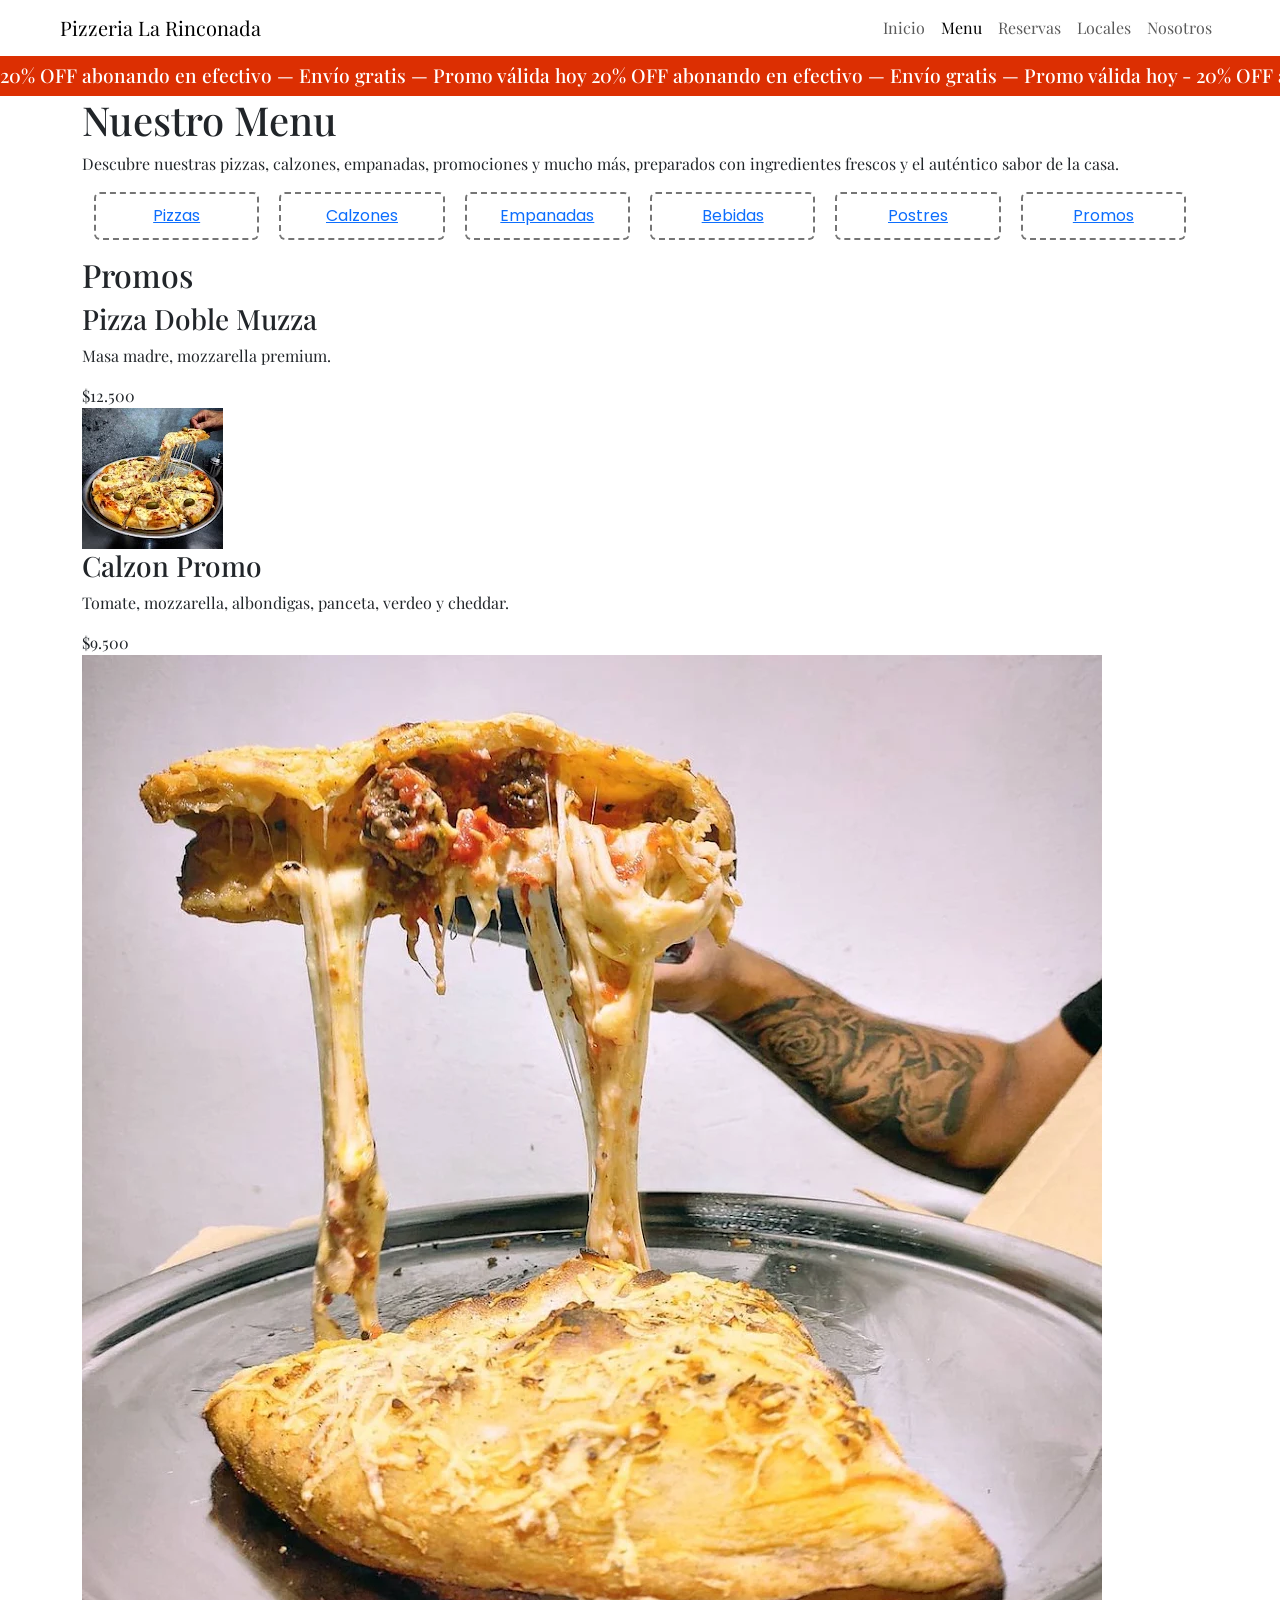
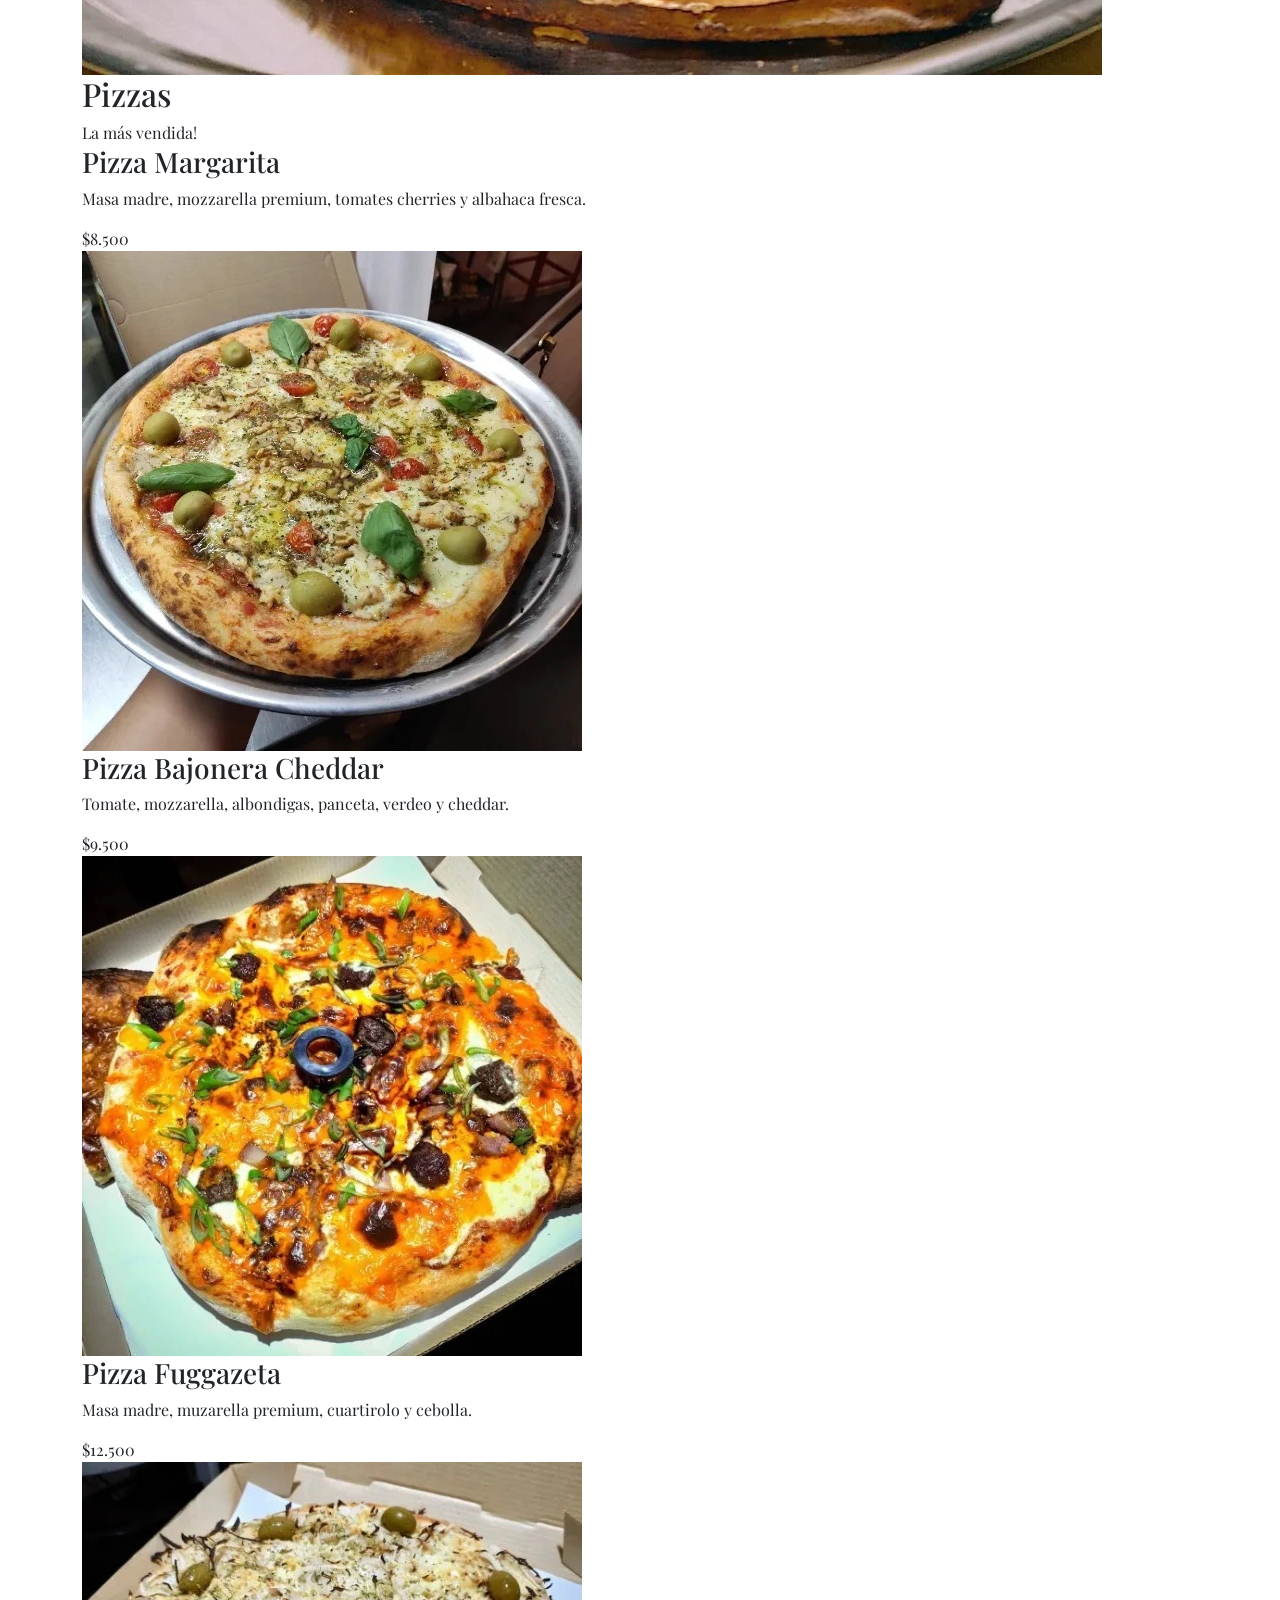
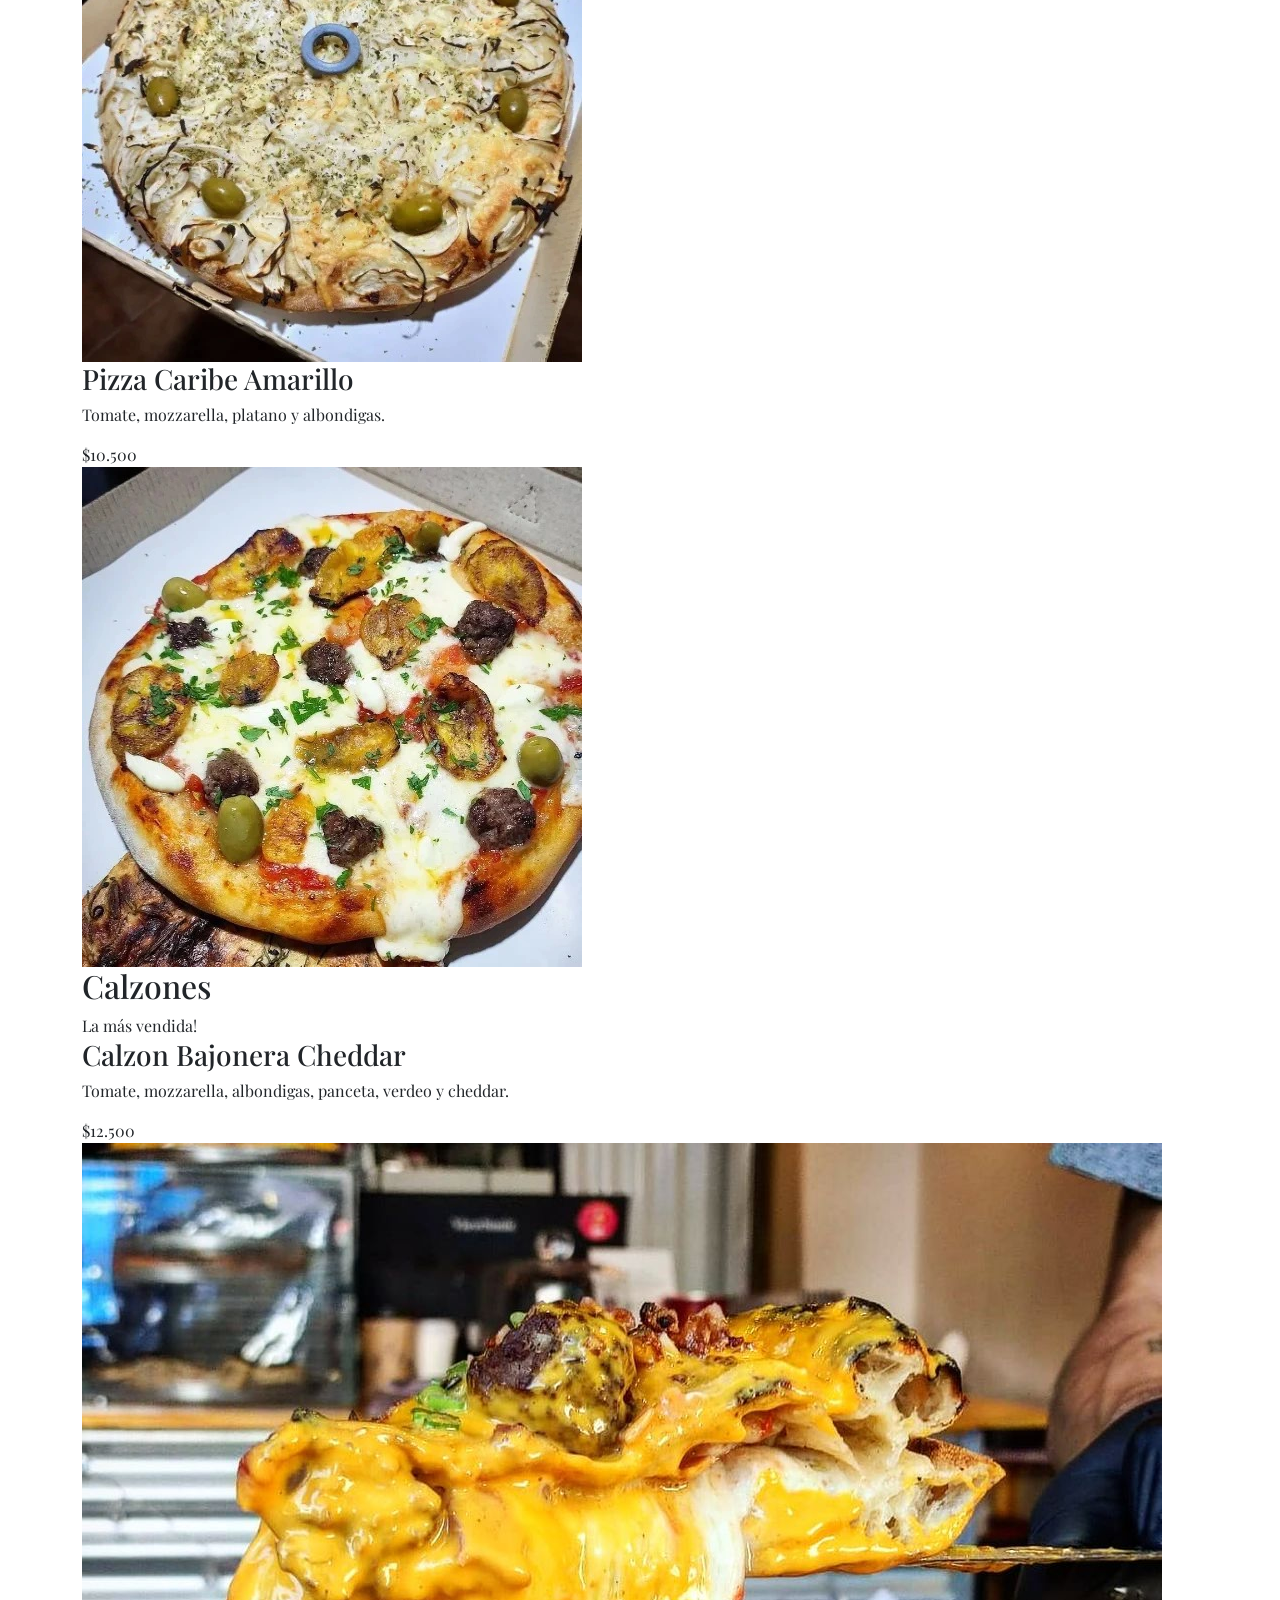
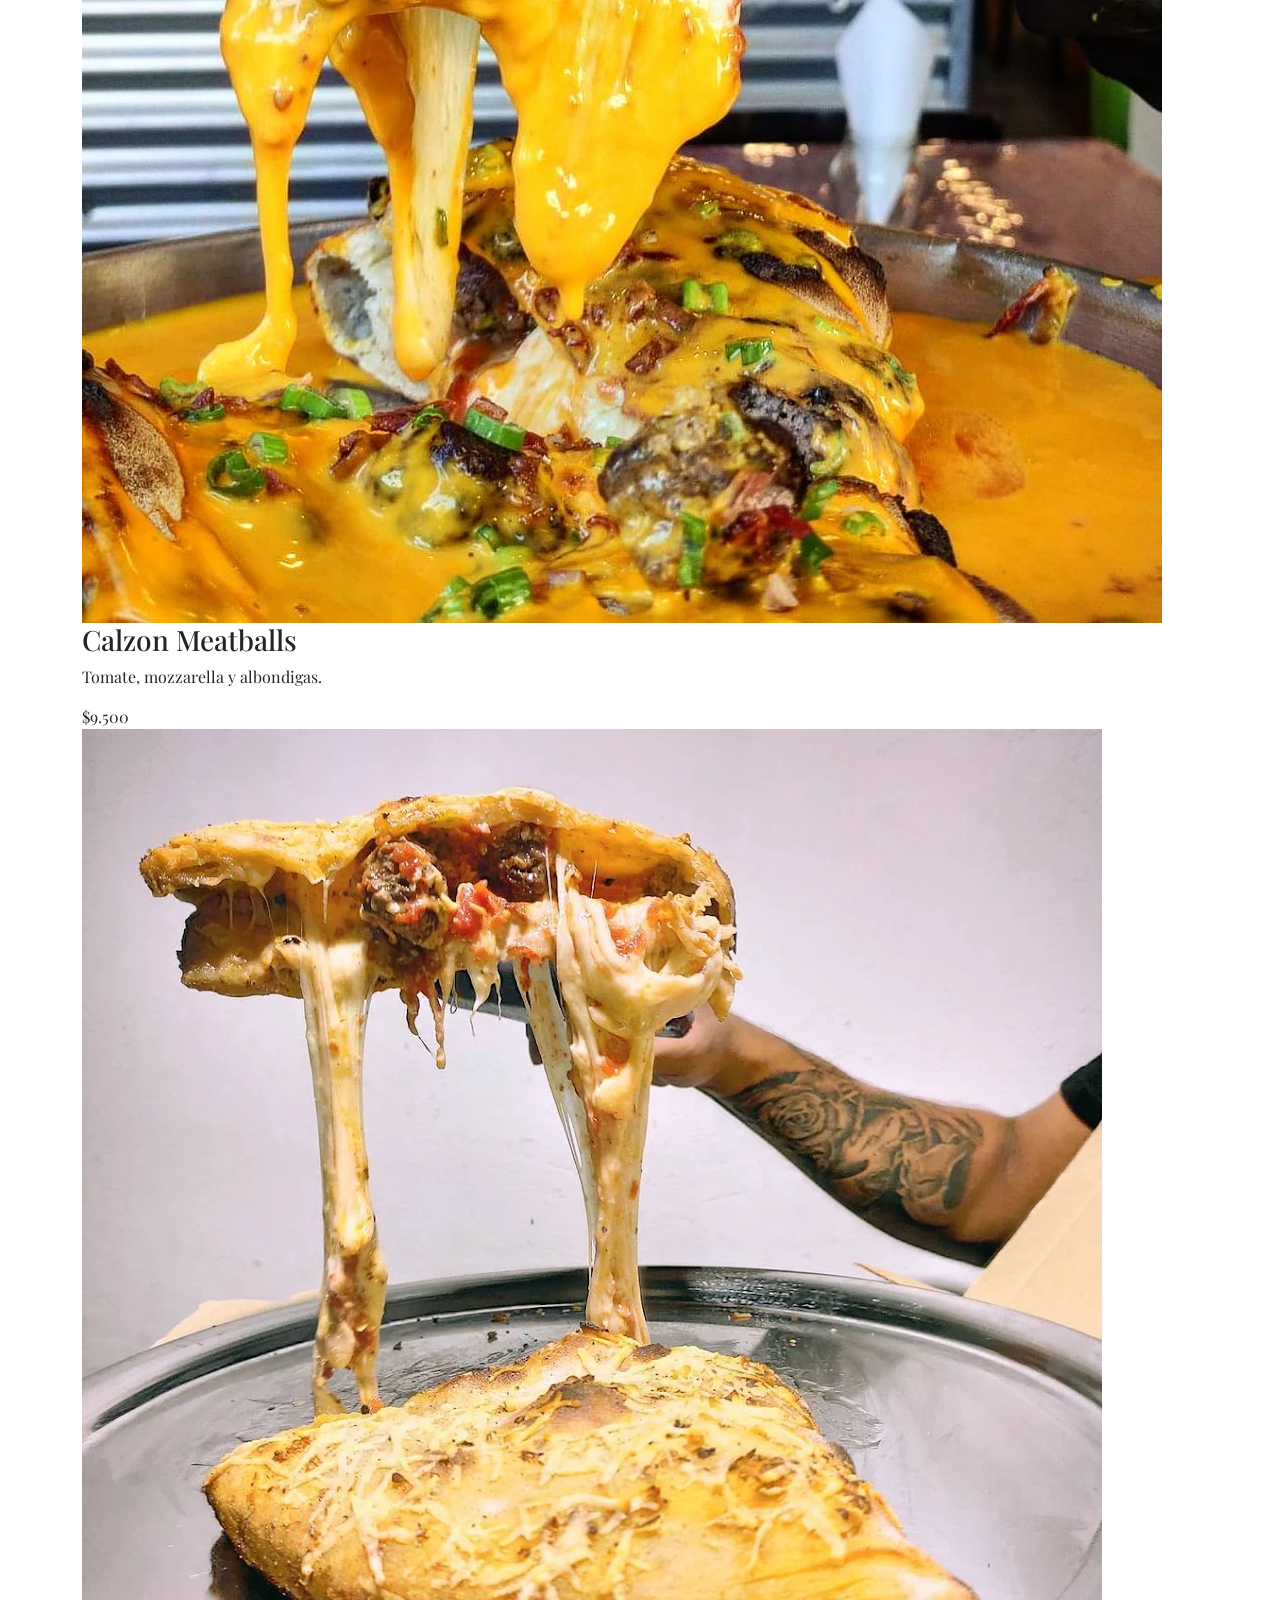
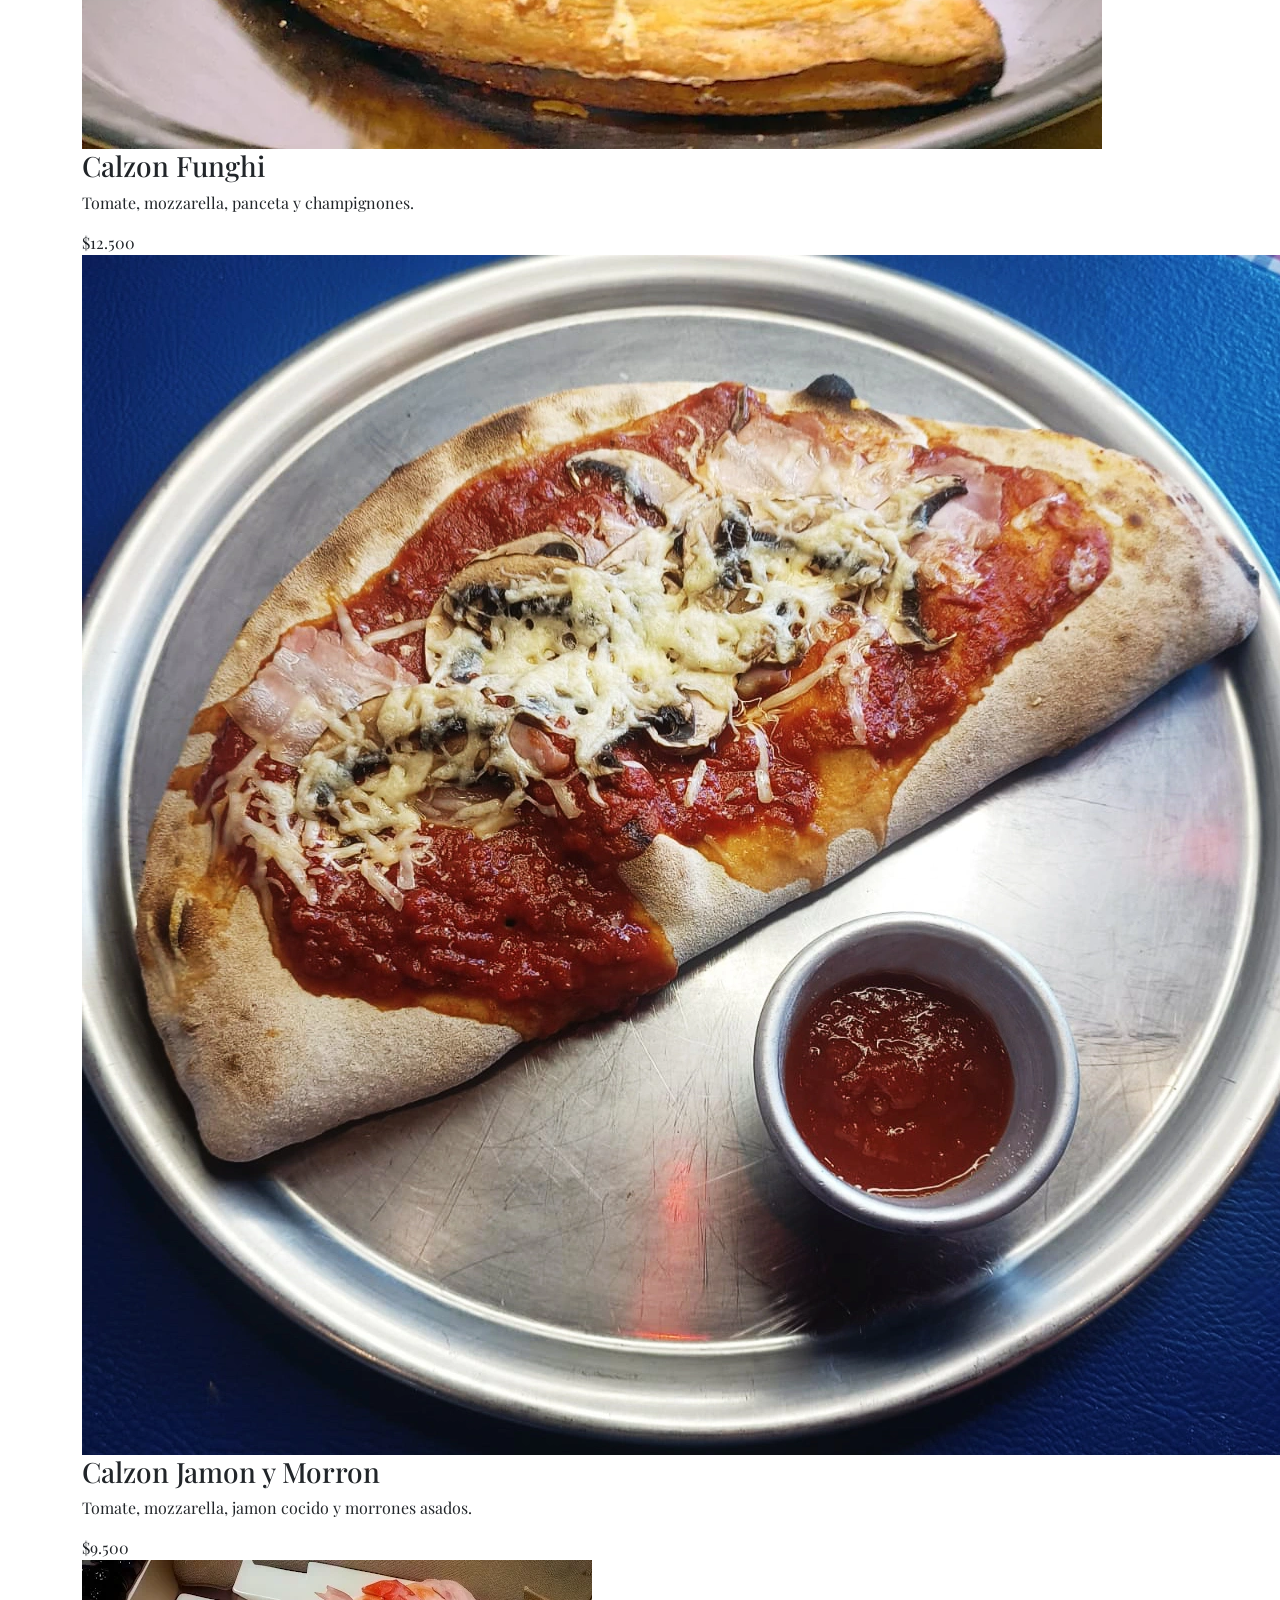
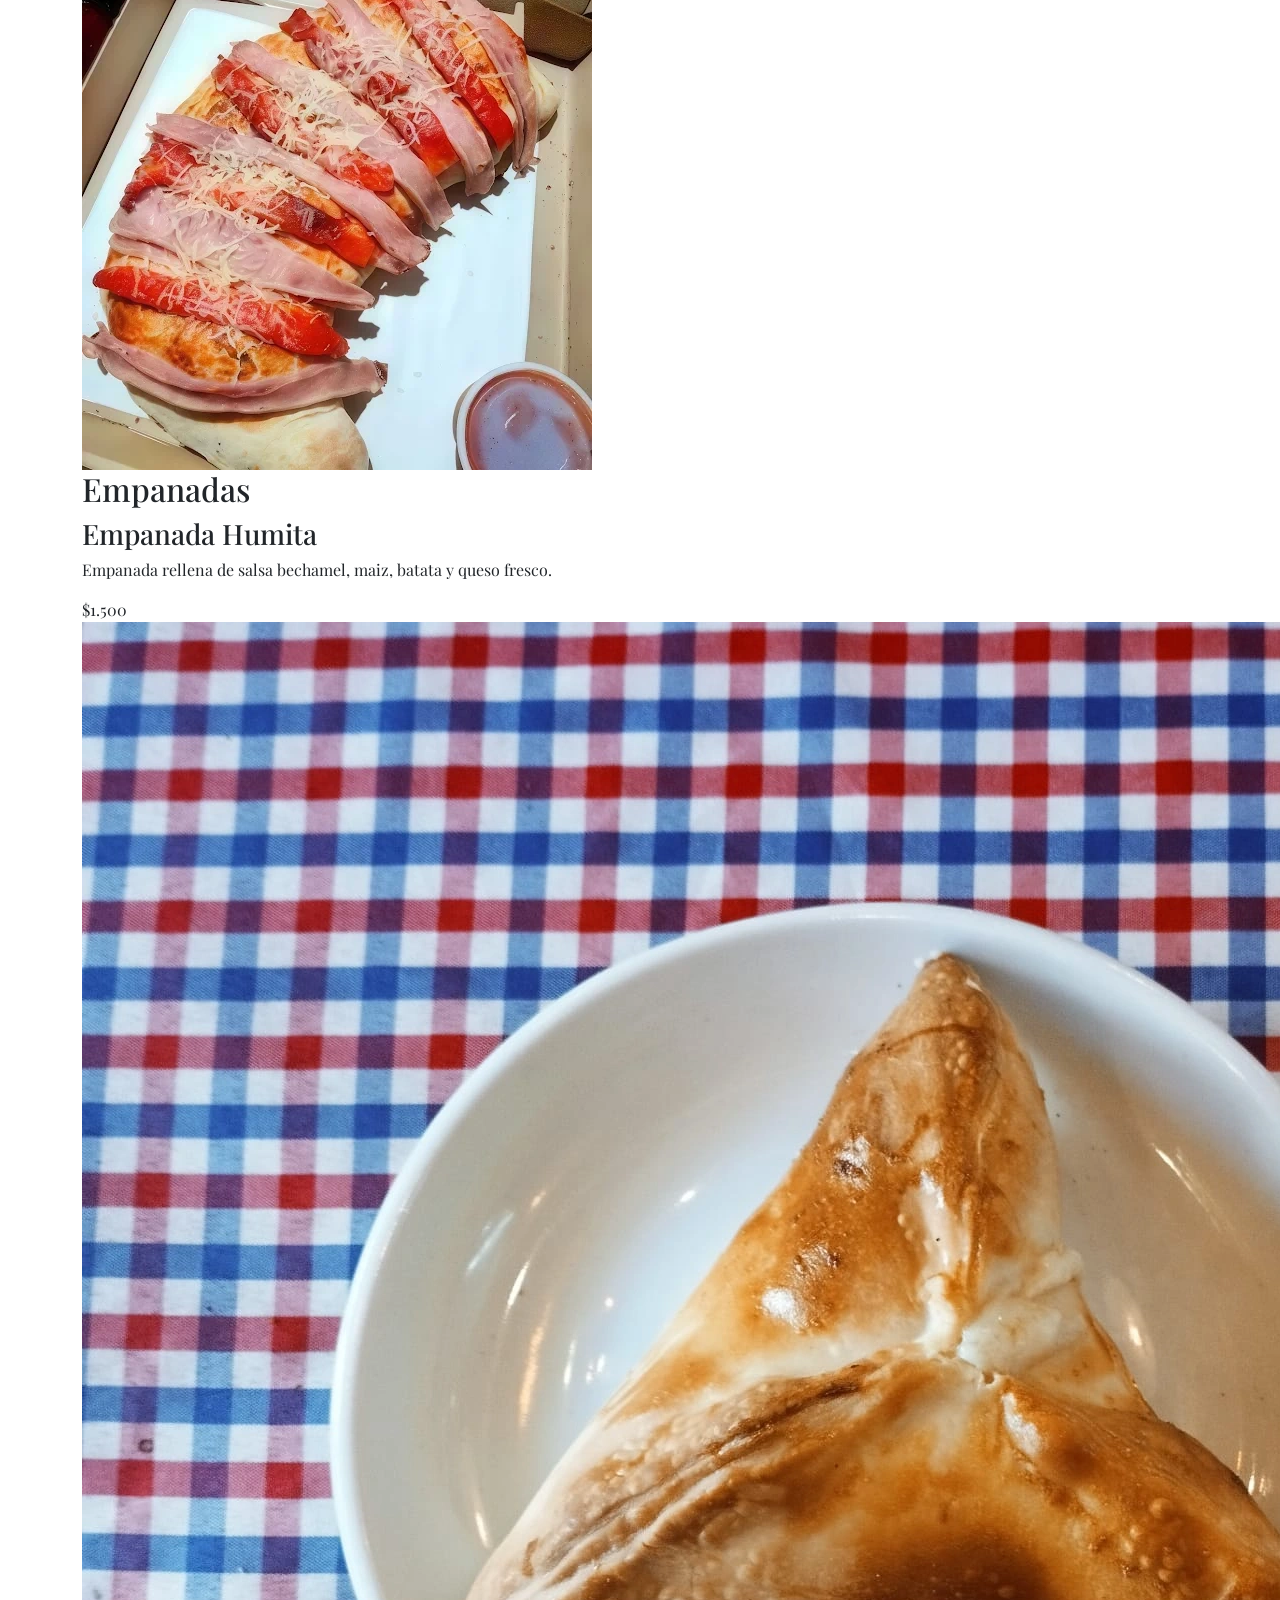
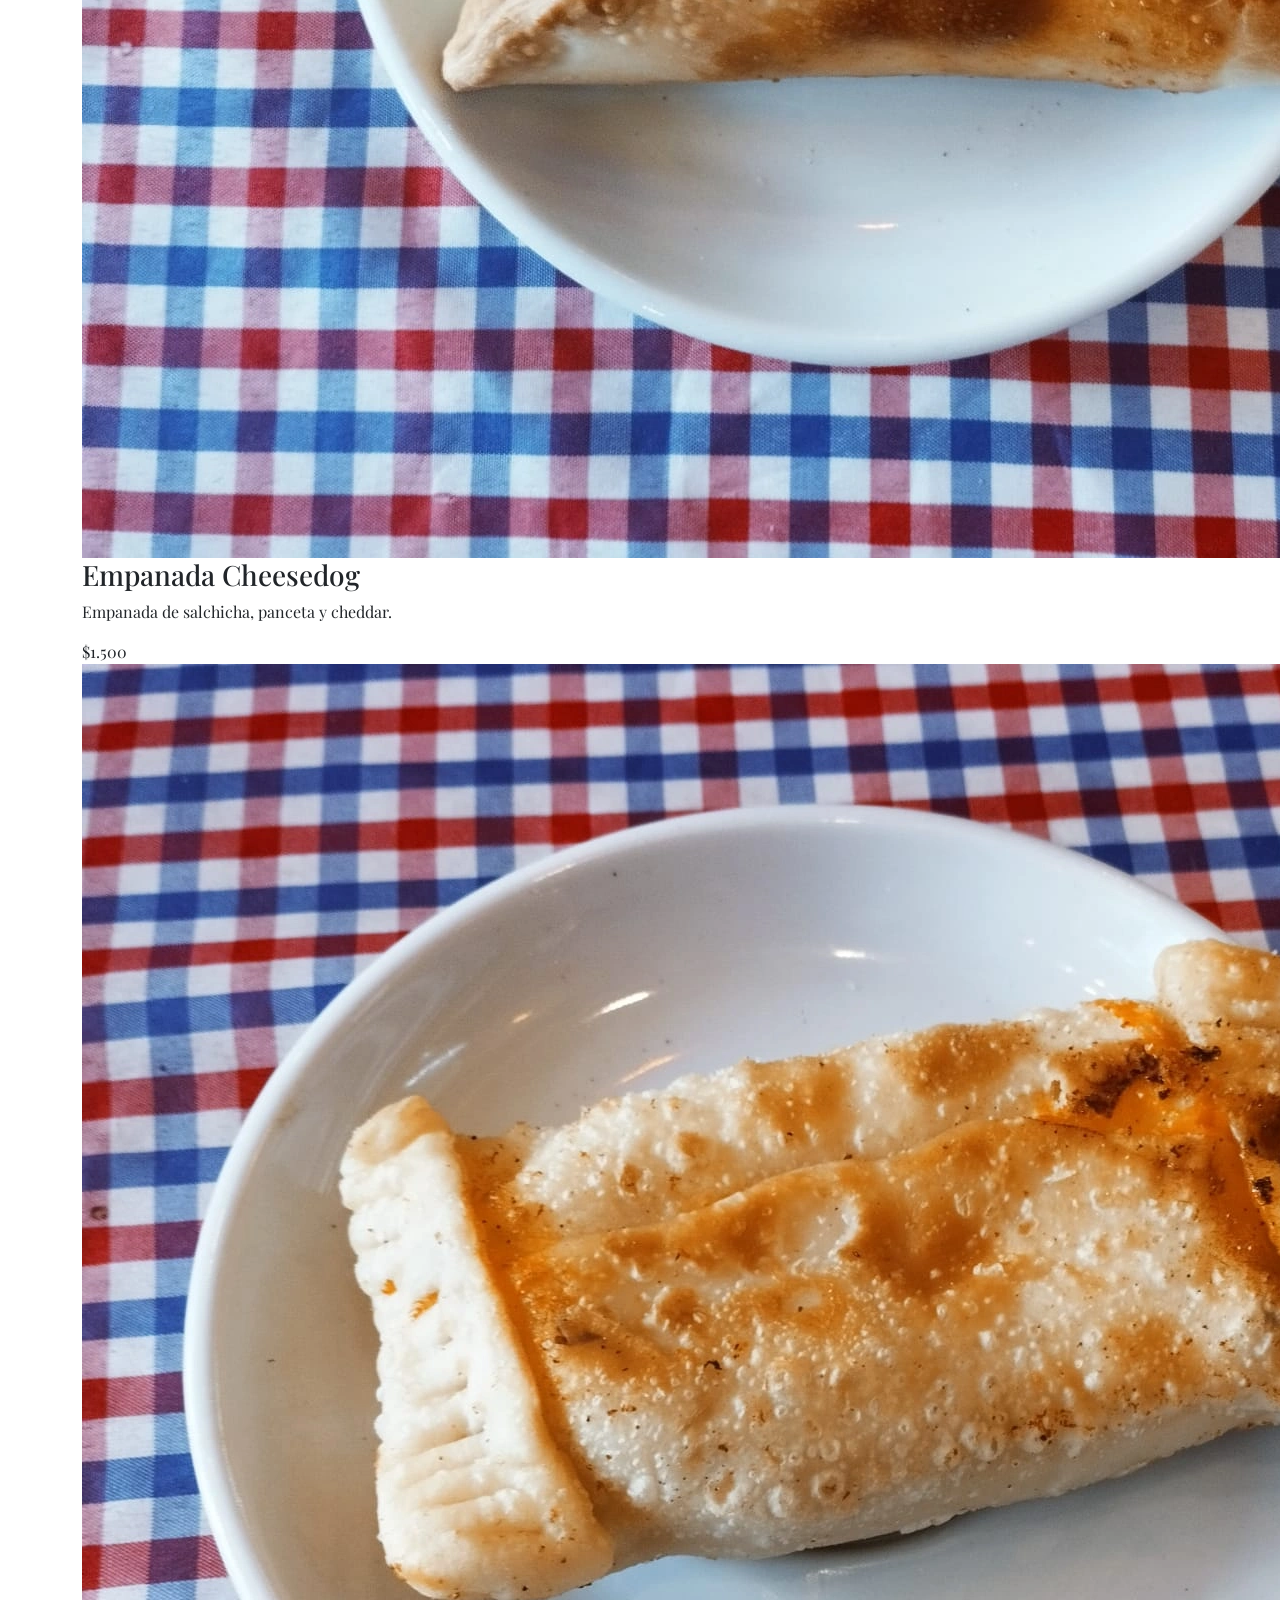
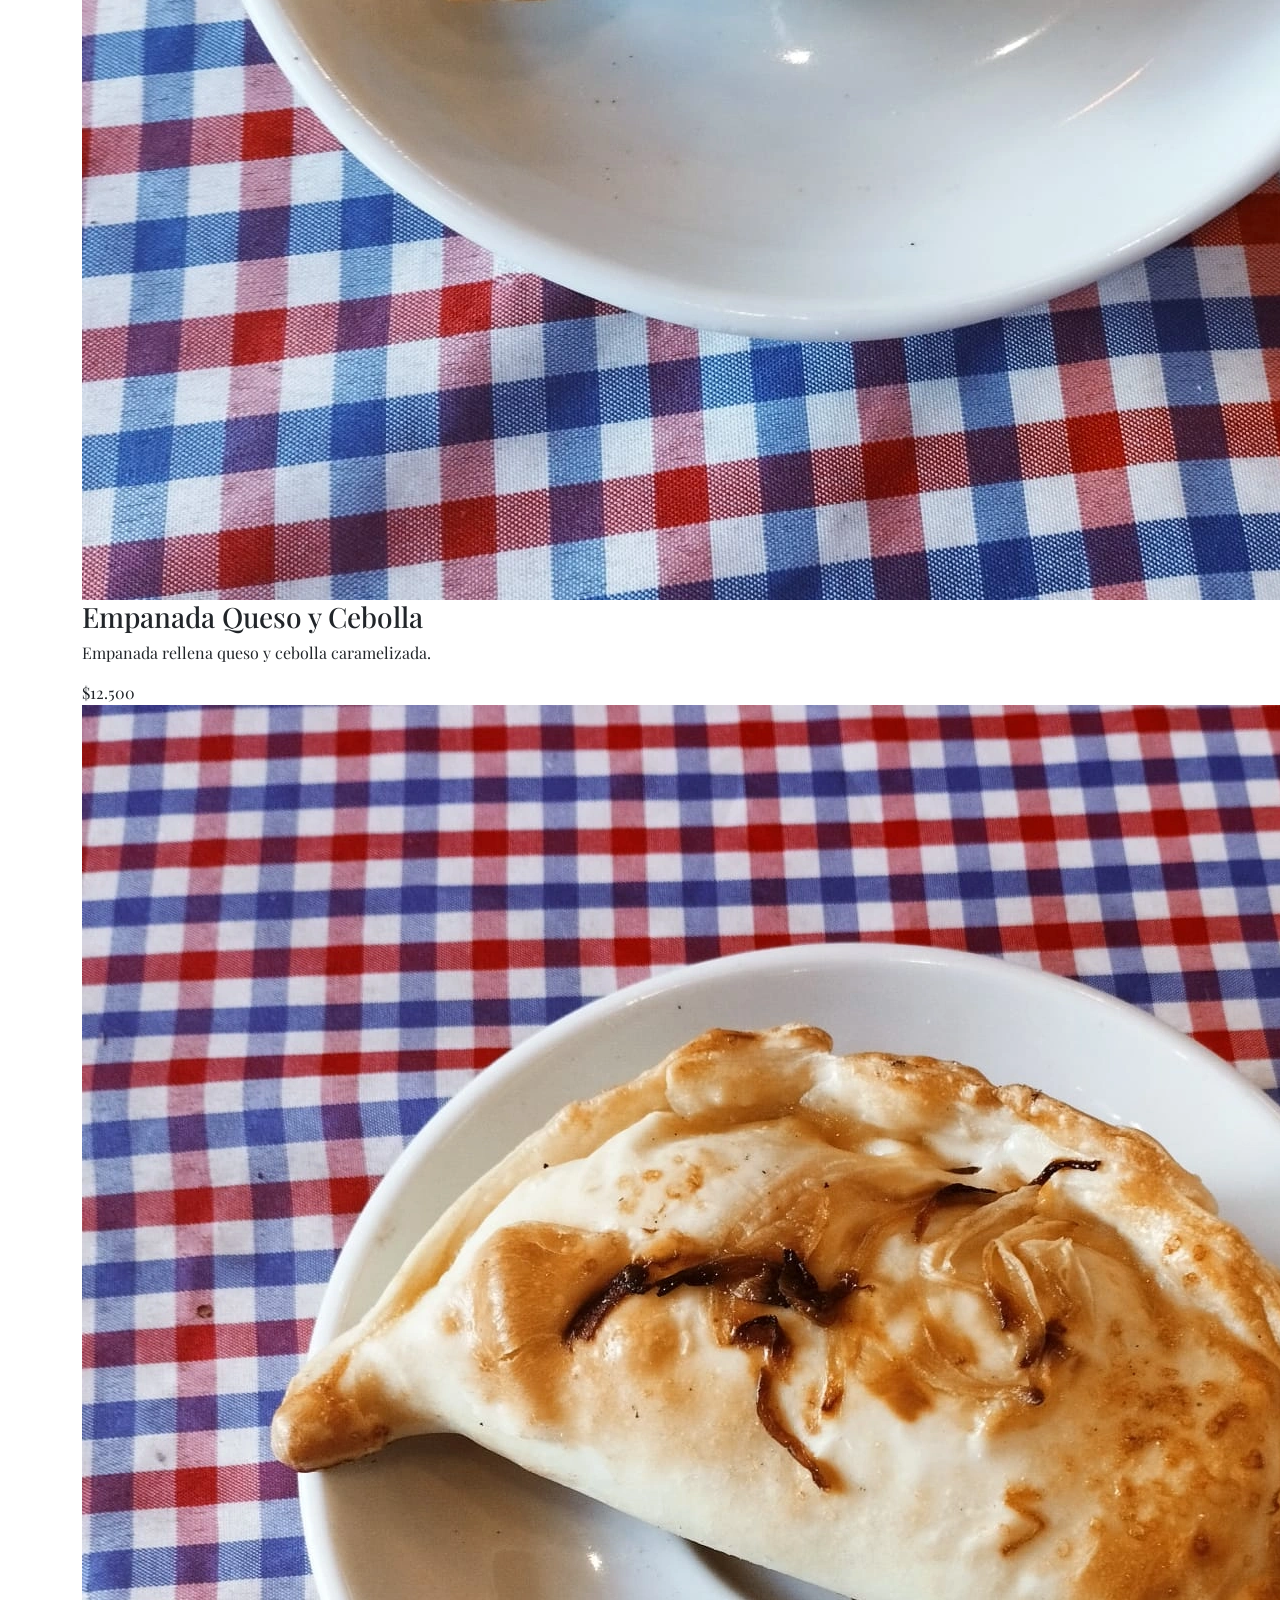
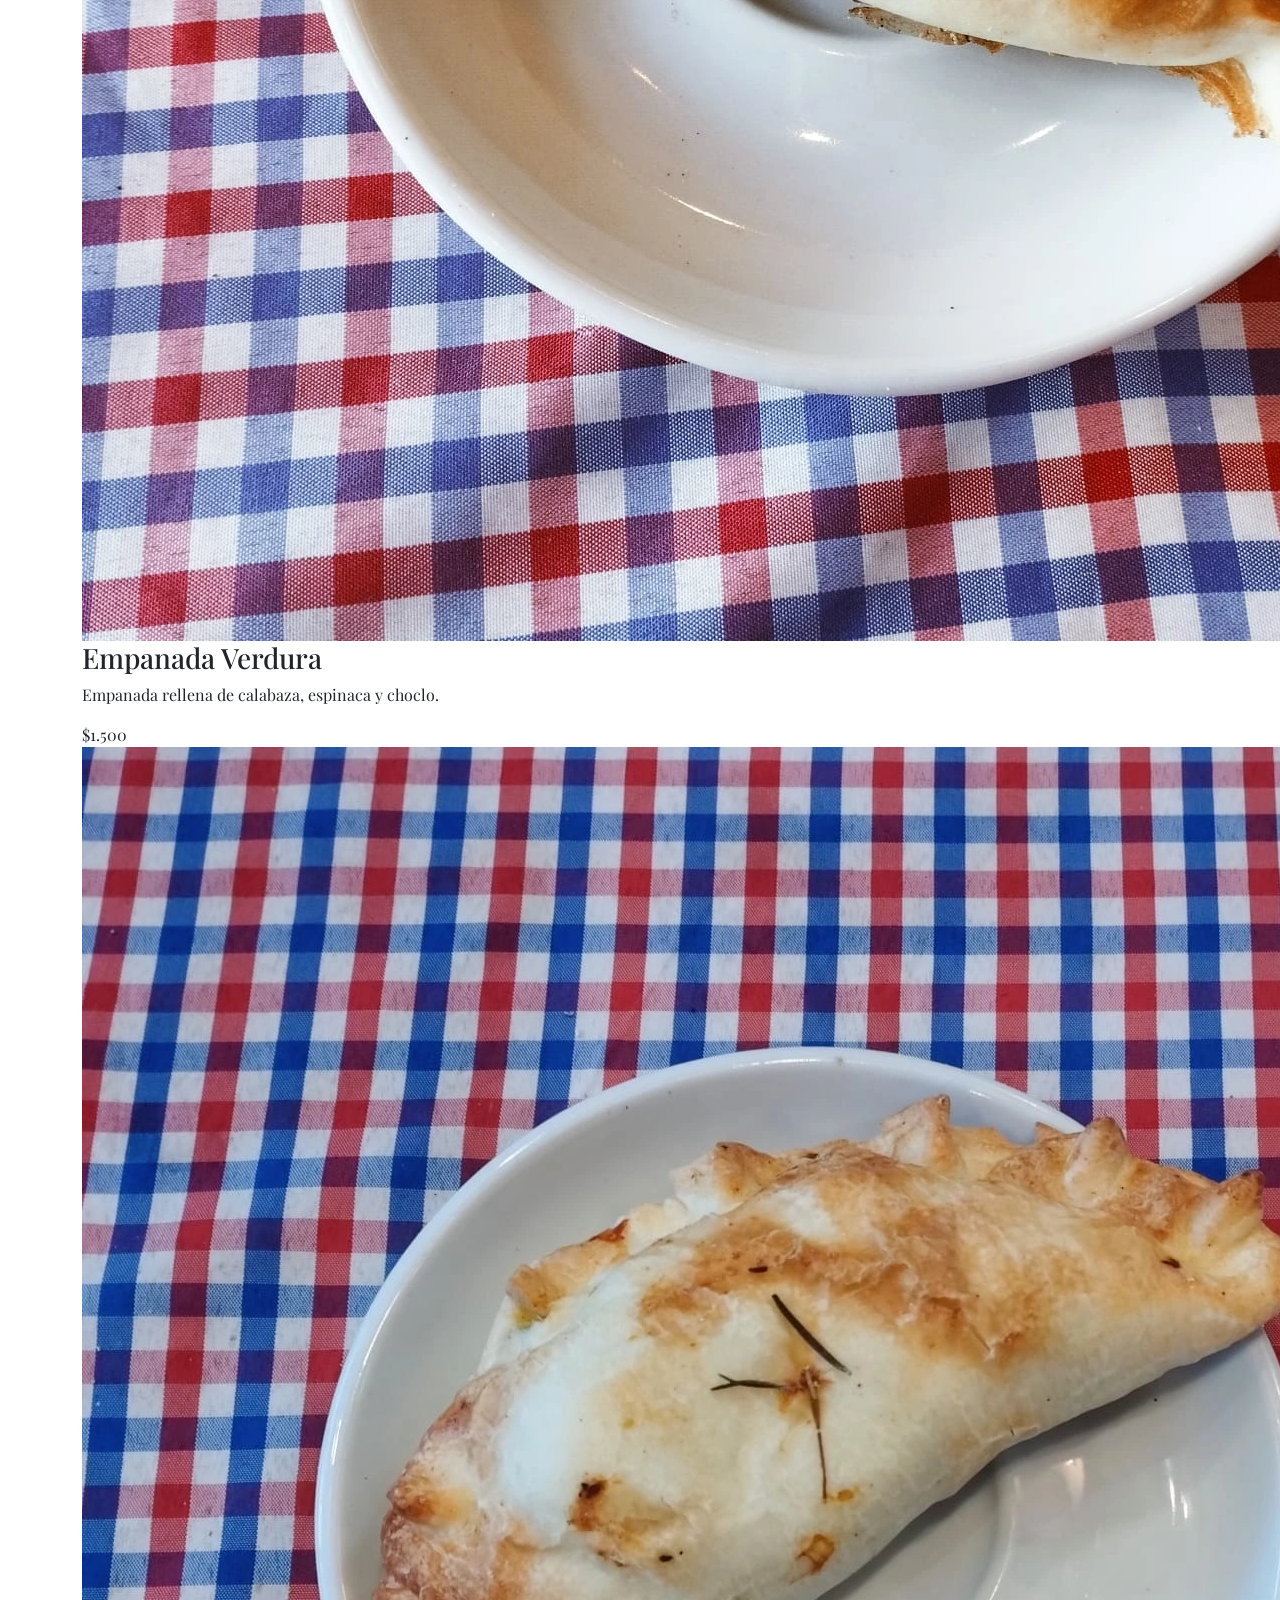
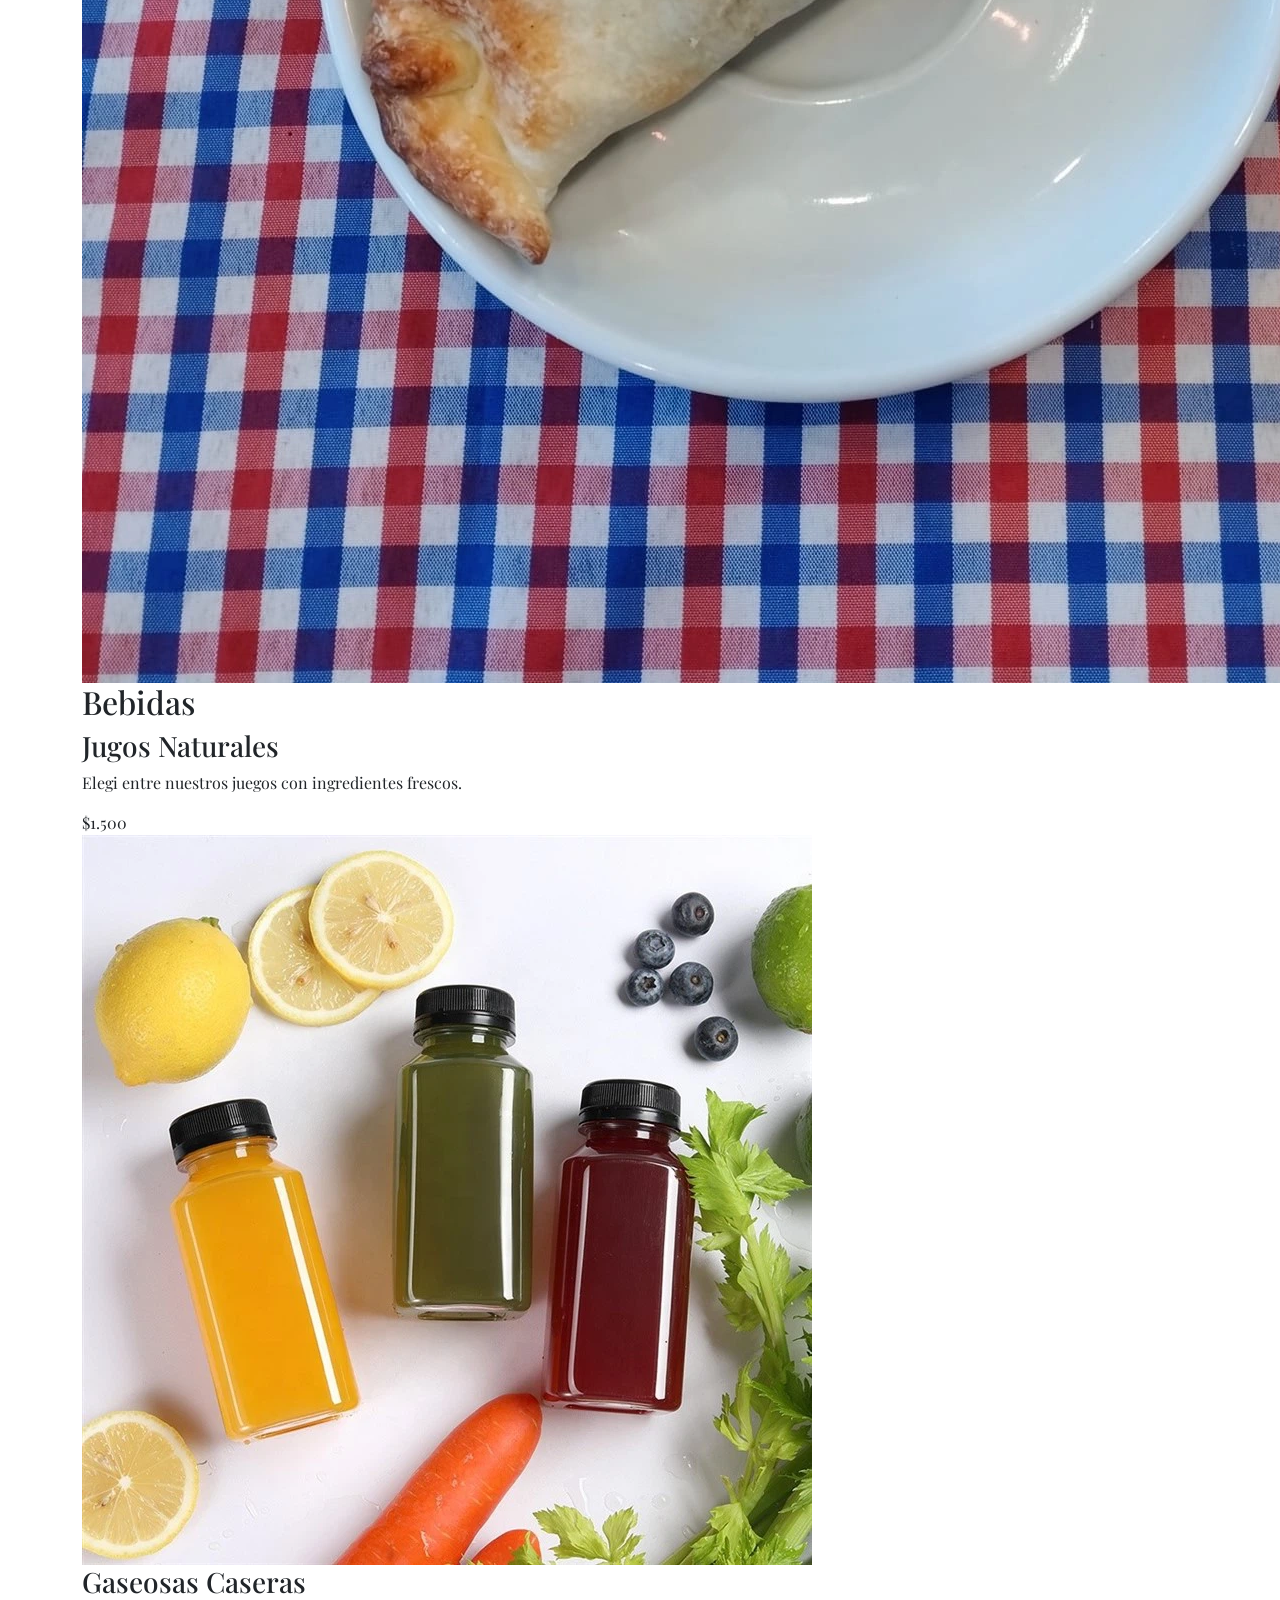
==== pages/menu.html @ f8a13efa "subir archivos" ====
<!DOCTYPE html>
<html lang="es">
<head>

    <meta charset="UTF-8">
    <meta name="viewport" content="width=device-width, initial-scale=1.0">
    <title>Pizzeria La Rinconada</title>

    <!-- SEO --> 
    <meta name="keywords" content="pizzería delivery Palermo Buenos Aires, pizza masa madre Palermo, delivery pizza artesanal Buenos Aires, mejor pizza Palermo domicilio, pizza fermentación natural Buenos Aires">
    <meta name="description" content="">
    <meta name="owner" content="Pizzería La Rinconada">
    <meta name="author" content="FHCode">

    <!-- FAVICON -->
    <link rel="icon" type="image/webp" href="./assets/logos/logo.webp">

    <!-- OPEN GRAPH -->
    <meta property="og:title" content="Pizzería La Rinconada">
    <meta property="og:description" content="La mejor pizza artesanal en Palermo, Buenos Aires">
    <meta property="og:image" content="./assets/logos/logo.webp">
    <meta property="og:url" content="">

    <!-- FONTS -->
    <link rel="preconnect" href="https://fonts.googleapis.com">
    <link rel="preconnect" href="https://fonts.gstatic.com" crossorigin>
    <link href="https://fonts.googleapis.com/css2?family=Playfair+Display:ital,wght@0,600;1,600&family=Poppins:ital,wght@0,100;0,200;0,300;0,400;0,500;0,600;0,700;0,800;0,900;1,100;1,200;1,300;1,400;1,500;1,600;1,700;1,800;1,900&display=swap" rel="stylesheet">

    <!-- BOOTSTRAP -->
    <link href="https://cdn.jsdelivr.net/npm/bootstrap@5.3.8/dist/css/bootstrap.min.css" rel="stylesheet" integrity="sha384-sRIl4kxILFvY47J16cr9ZwB07vP4J8+LH7qKQnuqkuIAvNWLzeN8tE5YBujZqJLB" crossorigin="anonymous">
    <link href="https://cdn.jsdelivr.net/npm/bootstrap-icons/font/bootstrap-icons.css" rel="stylesheet">

    <!-- CSS -->
    <link rel="stylesheet" href="../styles/style.css">


</head>
<body>

    <header>
        <!-- NAVBAR -->
        <nav class="navbar navbar-expand-lg bg-body-tertiary px-5 sticky-top">
            <div class="container-fluid">
                <a class="navbar-brand" href="#">Pizzeria La Rinconada</a>
                <button class="navbar-toggler" type="button" data-bs-toggle="collapse" data-bs-target="#navbarNavDropdown" aria-controls="navbarNavDropdown" aria-expanded="false" aria-label="Toggle navigation">
                <span class="navbar-toggler-icon"></span>
                </button>
                <div class="collapse navbar-collapse" id="navbarNavDropdown">
                    <ul class="navbar-nav ms-auto">
                        <li class="nav-item">
                        <a class="nav-link" href="../index.html">Inicio</a>
                        </li>
                        <li class="nav-item">
                        <a class="nav-link active"aria-current="page" href="#">Menu</a>
                        </li>
                        <li class="nav-item">
                        <a class="nav-link" href="./reservas.html">Reservas</a>
                        </li>
                        <li class="nav-item">
                        <a class="nav-link" href="./locales.html">Locales</a>
                        </li>
                        <li class="nav-item">
                        <a class="nav-link" href="./nosotros.html">Nosotros</a>
                        </li>
                    </ul>
                </div>
            </div>
        </nav>

         <!-- BANNER PROMOCIONAL -->
        <div class="banner">
            <div class="banner-track">
                <h2 class="banner-title"> 20% OFF abonando en efectivo — Envío gratis — Promo válida hoy  20% OFF abonando en efectivo — Envío gratis — Promo válida hoy - 20% OFF abonando en efectivo — Envío gratis — Promo válida hoy</h2>
            </div>
        </div>

    </header>
    <main>
        <section class="container menu">
            <div class="titulo-menu">
                <h1>Nuestro Menu</h1>
                <p>Descubre nuestras pizzas, calzones, empanadas, promociones y mucho más, preparados con ingredientes frescos y el auténtico sabor de la casa.</p>
            </div>
            <!-- CATEGORIAS -->
                <section class="categorias" id="categorias-menu">
                    <div class="container">
                        <div class="categorias-grid">
                            <a class="categoria-card" href="#pizzas">Pizzas</a>
                            <a class="categoria-card" href="#calzones">Calzones</a>
                            <a class="categoria-card" href="#empanadas">Empanadas</a>
                            <a class="categoria-card" href="#bebidas">Bebidas</a>
                            <a class="categoria-card" href="#postres">Postres</a>
                            <a class="categoria-card" href="#promos">Promos</a>
                        </div>
                    </div>
                </section>
        </section>
        <section class="container">

            <!--PROMOS-->
            <h2 class="titulo-categorias" id="promos">Promos</h2>
            <div class="contenedor-cards">
                <article class="card-menu" id="promo-card">
                    <div class="info">
                        <h3>Pizza Doble Muzza</h3>
                        <p>Masa madre, mozzarella premium.</p>
                        <span class="precio">$12.500</span>
                    </div>
                    <div class="imagen">
                        <img src="../assets/imgs/pizza-promo.webp" alt="Pizza Promo">
                    </div>
                </article>

                <article class="card-menu" id="promo-card">
                    <div class="info">
                        <h3>Calzon Promo</h3>
                        <p>Tomate, mozzarella, albondigas, panceta, verdeo y cheddar.</p>
                        <span class="precio">$9.500</span>
                    </div>
                    <div class="imagen">
                        <img src="../assets/imgs/calzon-promo.webp" alt="Calzon Promo">
                    </div>
                </article>
            </div>

            <!--PIZZAS-->
            <h2 class="titulo-categorias" id="pizzas">Pizzas</h2>
            <div class="contenedor-cards">
                <article class="card-menu">
                    <span class="cinta">La más vendida!</span>
                    <div class="info">
                        <h3>Pizza Margarita</h3>
                        <p>Masa madre, mozzarella premium, tomates cherries y albahaca fresca.</p>
                        <span class="precio">$8.500</span>
                    </div>
                    <div class="imagen">
                        <img src="../assets/imgs/pizza-margarita.webp" alt="Pizza Margarita">
                    </div>
                </article>

                <article class="card-menu">
                    <div class="info">
                        <h3>Pizza Bajonera Cheddar</h3>
                        <p>Tomate, mozzarella, albondigas, panceta, verdeo y cheddar.</p>
                        <span class="precio">$9.500</span>
                    </div>
                    <div class="imagen">
                        <img src="../assets/imgs/pizza-bajonera-cheddar.webp" alt="Pizza Bajonera Cheddar">
                    </div>
                </article>

                <article class="card-menu">
                    <div class="info">
                        <h3>Pizza Fuggazeta</h3>
                        <p>Masa madre, muzarella premium, cuartirolo y cebolla.</p>
                        <span class="precio">$12.500</span>
                    </div>
                    <div class="imagen">
                        <img src="../assets/imgs/pizza-fuggazeta.webp" alt="Pizza Fuggazeta">
                    </div>
                </article>

                <article class="card-menu">
                    <div class="info">
                        <h3>Pizza Caribe Amarillo</h3>
                        <p>Tomate, mozzarella, platano y albondigas.</p>
                        <span class="precio">$10.500</span>
                    </div>

                    <div class="imagen">
                        <img src="../assets/imgs/pizza-caribe-amarillo.webp" alt="Pizza Caribe Amarillo">
                    </div>
                </article>
            </div>
                
            <!--CALZONES-->
            <h2 class="titulo-categorias" id="calzones">Calzones</h2>
            <div class="contenedor-cards">
                <article class="card-menu">
                    <span class="cinta">La más vendida!</span>
                    <div class="info">
                        <h3>Calzon Bajonera Cheddar</h3>
                        <p>Tomate, mozzarella, albondigas, panceta, verdeo y cheddar.</p>
                        <span class="precio">$12.500</span>
                    </div>
                    <div class="imagen">
                        <img src="../assets/imgs/calzon-cheddar-promo.jpeg" alt="Calzon Cheddar">
                    </div>
                </article>

                <article class="card-menu">
                    <div class="info">
                        <h3>Calzon Meatballs</h3>
                        <p>Tomate, mozzarella y albondigas.</p>
                        <span class="precio">$9.500</span>
                    </div>
                    <div class="imagen">
                        <img src="../assets/imgs/calzon-promo.webp" alt="Calzon de Albondigas">
                    </div>
                </article>

                <article class="card-menu">
                    <div class="info">
                        <h3>Calzon Funghi</h3>
                        <p>Tomate, mozzarella, panceta y champignones.</p>
                        <span class="precio">$12.500</span>
                    </div>
                    <div class="imagen">
                        <img src="../assets/imgs/calzon-funghi.webp" alt="Calzon Funghi">
                    </div>
                </article>

                <article class="card-menu">
                    <div class="info">
                        <h3>Calzon Jamon y Morron</h3>
                        <p>Tomate, mozzarella, jamon cocido y morrones asados.</p>
                        <span class="precio">$9.500</span>
                    </div>
                    <div class="imagen">
                        <img src="../assets/imgs/calzon-jamonymorron.webp" alt="Calzon Jamon y Morron">
                    </div>
                </article>
            </div>

            <!--EMPANADAS-->
            <h2 class="titulo-categorias" id="empanadas">Empanadas</h2>
            <div class="contenedor-cards">
                <article class="card-menu">
                    <div class="info">
                        <h3>Empanada Humita</h3>
                        <p>Empanada rellena de salsa bechamel, maiz, batata y queso fresco.</p>
                        <span class="precio">$1.500</span>
                    </div>
                    <div class="imagen">
                        <img src="../assets/imgs/empanada-humita.webp" alt="Empanada Humita">
                    </div>
                </article>

                <article class="card-menu">
                    <div class="info">
                        <h3>Empanada Cheesedog</h3>
                        <p>Empanada de salchicha, panceta y cheddar.</p>
                        <span class="precio">$1.500</span>
                    </div>
                    <div class="imagen">
                        <img src="../assets/imgs/empanada-cheesedog.webp" alt="Empanada Cheesedog">
                    </div>
                </article>

                <article class="card-menu">
                    <div class="info">
                        <h3>Empanada Queso y Cebolla</h3>
                        <p>Empanada rellena queso y cebolla caramelizada.</p>
                        <span class="precio">$12.500</span>
                    </div>
                    <div class="imagen">
                        <img src="../assets/imgs/empanada-quesoycebolla.webp" alt="Empanada Queso y Cebolla">
                    </div>
                </article>

                <article class="card-menu">
                    <div class="info">
                        <h3>Empanada Verdura</h3>
                        <p>Empanada rellena de calabaza, espinaca y choclo.</p>
                        <span class="precio">$1.500</span>
                    </div>
                    <div class="imagen">
                        <img src="../assets/imgs/empanada-verdura.webp" alt="Empanada Verdura">
                    </div>
                </article>
            </div>

            <!--BEBIDAS-->
            <h2 class="titulo-categorias" id="bebidas">Bebidas</h2>
            <div class="contenedor-cards">
                <article class="card-menu">
                    <div class="info">
                        <h3>Jugos Naturales</h3>
                        <p>Elegi entre nuestros juegos con ingredientes frescos.</p>
                        <span class="precio">$1.500</span>
                    </div>
                    <div class="imagen">
                        <img src="../assets/imgs/jugos-bebidas.webp" alt="Jugos">
                    </div>
                </article>

                <article class="card-menu">
                    <div class="info">
                        <h3>Gaseosas Caseras</h3>
                        <p>Eligue entre nuestras gaseosas caseras</p>
                        <span class="precio">$1.500</span>
                    </div>
                    <div class="imagen">
                        <img src="../assets/imgs/gaseosas-bebidas.webp" alt="Gaseosas caseras">
                    </div>
                </article>
            </div>

            <!--POSTRES-->
            <h2 class="titulo-categorias" id="postres">Postres</h2>
            <div class="contenedor-cards">
                <article class="card-menu">
                    <div class="info">
                        <h3>Alfajor de Nuez</h3>
                        <p>Harina de almendras, relleno de dulce de leche y un corazon de bariloche.</p>
                        <span class="precio">$3.500</span>
                    </div>
                    <div class="imagen">
                        <img src="../assets/imgs/alfajor-postres.webp" alt="Alfajor">
                    </div>
                </article>

                <article class="card-menu">
                    <div class="info">
                        <h3>Budin Vegano</h3>
                        <p>Budin de zanahoria vegano</p>
                        <span class="precio">$2.500</span>
                    </div>
                    <div class="imagen">
                        <img src="../assets/imgs/budin-postres.webp" alt="Budin Vegano">
                    </div>
                </article>
            </div>

            
        </section>
    </main>

    <footer>
        <div class="container footer-container py-5">
            <div class="logo-footer">
                <img src="../assets/logos/logo.webp" alt="logo de pizzeria">
            </div>
            <div class="redes-sociales">
                <i class="bi bi-facebook"></i>
                <i class="bi bi-instagram"></i>
                <i class="bi bi-twitter"></i>
            </div>
        </div>
        <div class="container">
            <div class="info-footer py-5">
                    <h4>Te esperamos</h4>
                    <p>Dirección: Calle Falsa 123, Palermo, Buenos Aires</p>
                    <p>Teléfono: +54 11 1234-5678</p>
                    <p>Email: info@pizzeria.com</p>
            </div>
        </div>
        <div class="container py-5 d-flex justify-content-start">
            <div class="copy">
                <p>© 2026 Pizzería La Rinconada. Todos los derechos reservados.</p>
            </div>
        </div>
    </footer>







</body>
---- styles/style.css ----
@charset "UTF-8";
* {
  margin: 0;
  padding: 0;
  box-sizing: border-box;
  font-family: "Playfair Display", serif;
}

header {
  position: sticky;
  top: 0;
  z-index: 1000;
}

.navbar {
  background-color: #ffffff !important;
}

.navbar-nav .nav-link:hover {
  color: #FFBA08;
}

.banner-title {
  margin: 0;
  font-size: 1.2rem;
}

.banner {
  background: #DC2F02;
  color: white;
  overflow: hidden;
  white-space: nowrap;
  height: 40px;
  align-items: center;
  display: flex;
}

.banner-track {
  display: flex;
  width: max-content;
  animation: scrollLoop 20s linear infinite;
}

/* animación real */
@keyframes scrollLoop {
  0% {
    transform: translateX(0);
  }
  100% {
    transform: translateX(-80%);
  }
}
.promociones {
  margin-top: 50px;
  margin-bottom: 50px;
}

.promo-card {
  position: relative;
  border-radius: 16px;
  overflow: hidden;
  height: 340px;
}

/* imagen */
.promo-card img {
  width: 100%;
  height: 100%;
  object-fit: cover;
  display: block;
  transition: transform 0.5s ease;
  margin-bottom: 20px;
}

.promo-card:hover img {
  transform: scale(1.3);
}

.badge-descuento {
  position: absolute;
  top: 10px;
  left: 10px;
  background: #FFBA08;
  color: #000000;
  font-size: 0.8rem;
  font-weight: bold;
  padding: 5px 10px;
  border-radius: 8px;
  z-index: 2;
}

.main-title {
  display: block;
  text-align: center;
  font-family: "Playfair Display", serif;
  font-weight: 600;
  font-size: 2rem;
  padding-top: 3rem;
}

/* GRID */
.categorias-grid {
  display: grid;
  grid-template-columns: repeat(6, 1fr); /* 6 columnas */
  gap: 20px;
}

/* CARDS */
.categoria-card {
  background-color: #ffffff;
  border-radius: 6px;
  border: 2px dashed #757575;
  padding: 10px;
  margin-bottom: 1rem;
  text-align: center;
  font-family: "Poppins", sans-serif;
  font-size: 1rem;
  transition: transform 0.5s, box-shadow 0.3s;
  cursor: pointer;
}

/* HOVER */
.categoria-card:hover {
  transform: translateY(-5px);
  box-shadow: 0px 8px 20px rgba(0, 0, 0, 0.2);
}

.reviews {
  padding: 40px;
  background: #ffffff;
  text-align: center;
}

.reviews h2 {
  font-family: "Playfair Display", serif;
  font-size: 2rem;
  margin-bottom: 30px;
}

.reviews-container {
  display: flex;
  flex-wrap: wrap;
  gap: 20px;
  justify-content: center;
}

/* CARD */
.review-card {
  background: #ffffff;
  padding: 20px;
  border-radius: 12px;
  box-shadow: 0 4px 10px rgba(0, 0, 0, 0.1);
  width: 250px;
  text-align: left;
  transition: transform 0.2s;
}

.review-card:hover {
  transform: translateY(-5px);
}

.review-card p {
  font-family: "Poppins", sans-serif;
}

.review-footer {
  margin-top: 15px;
  display: flex;
  justify-content: space-between;
  font-weight: bold;
}

.stars {
  color: #FFBA08;
  font-size: 1rem;
}

.ubicacion {
  padding: 3rem;
}

.mapa {
  width: 100%;
  height: 200px;
  border: 0;
  border-radius: 12px;
}

/* Tablet */
@media (max-width: 992px) {
  .categorias-grid {
    grid-template-columns: repeat(4, 1fr);
  }
}
/* Mobile */
@media (max-width: 576px) {
  .categorias-grid {
    grid-template-columns: repeat(3, 1fr);
  }
}

/*# sourceMappingURL=style.css.map */
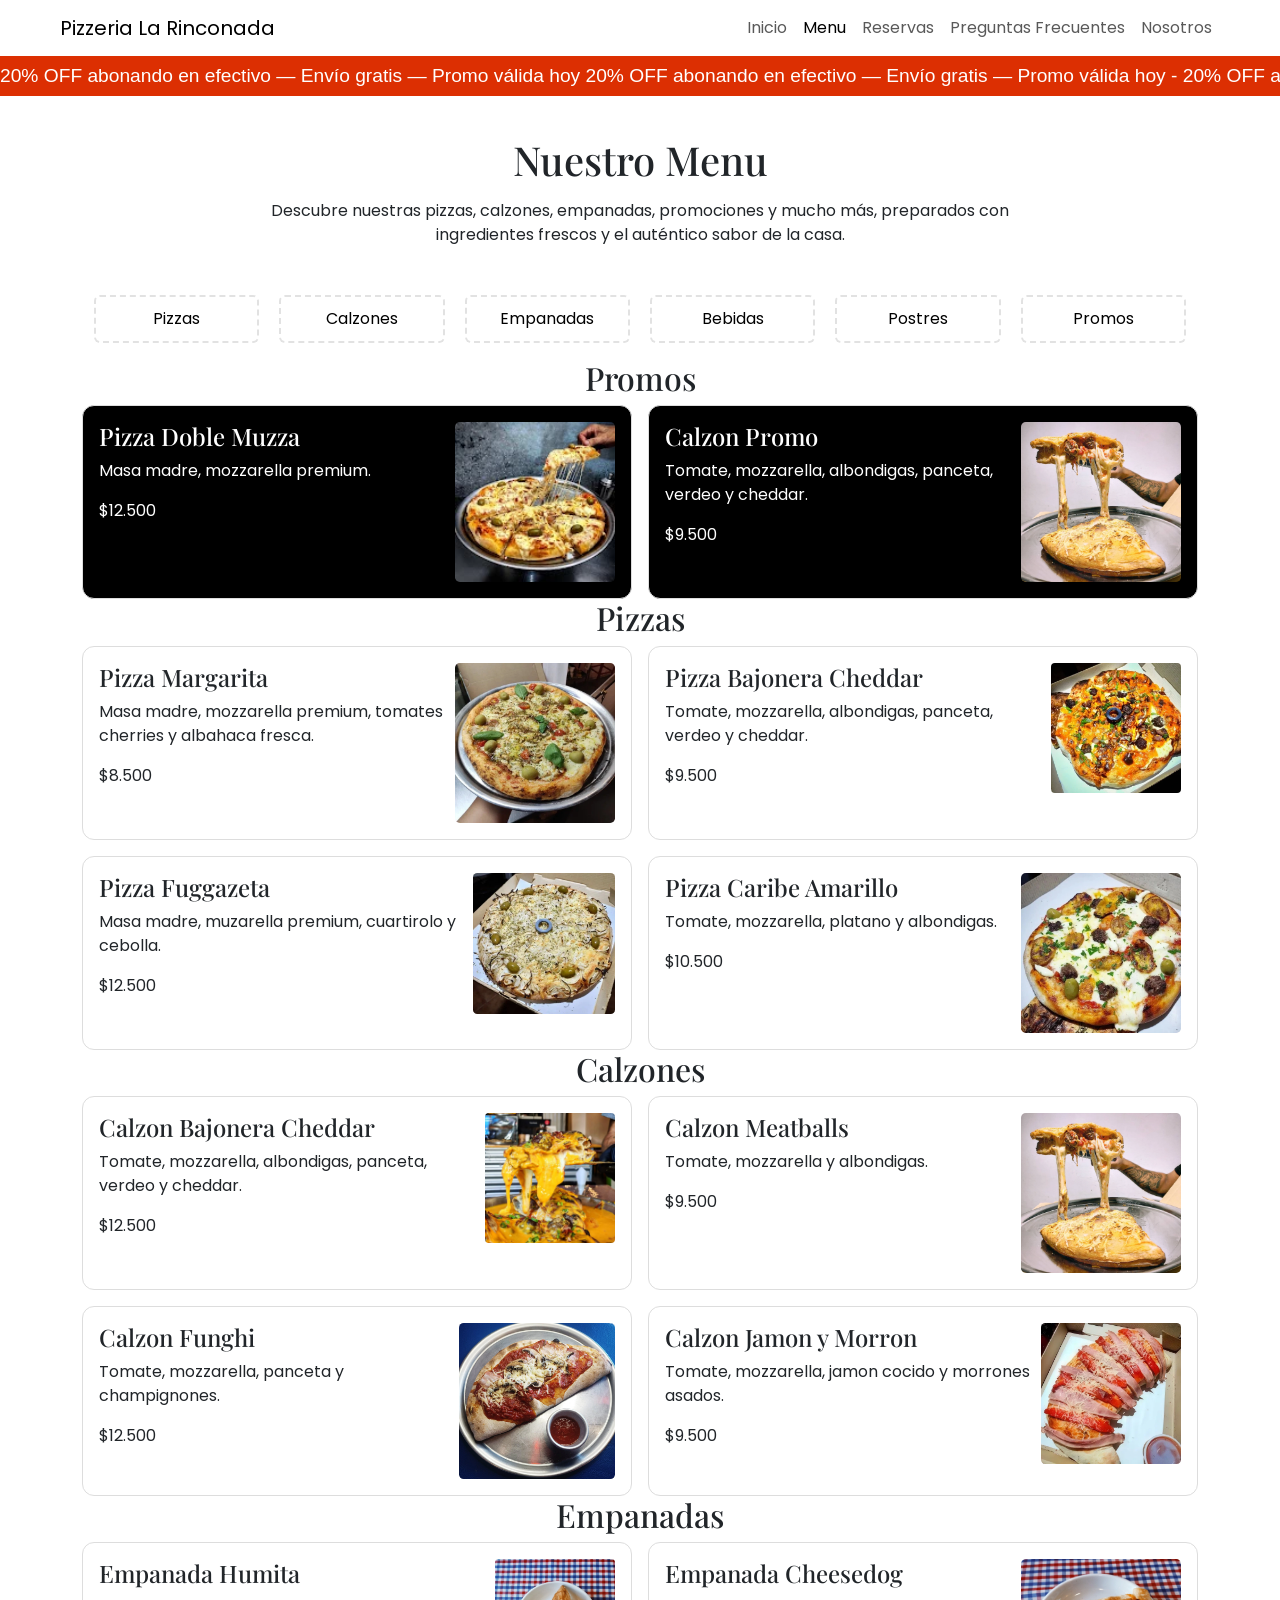
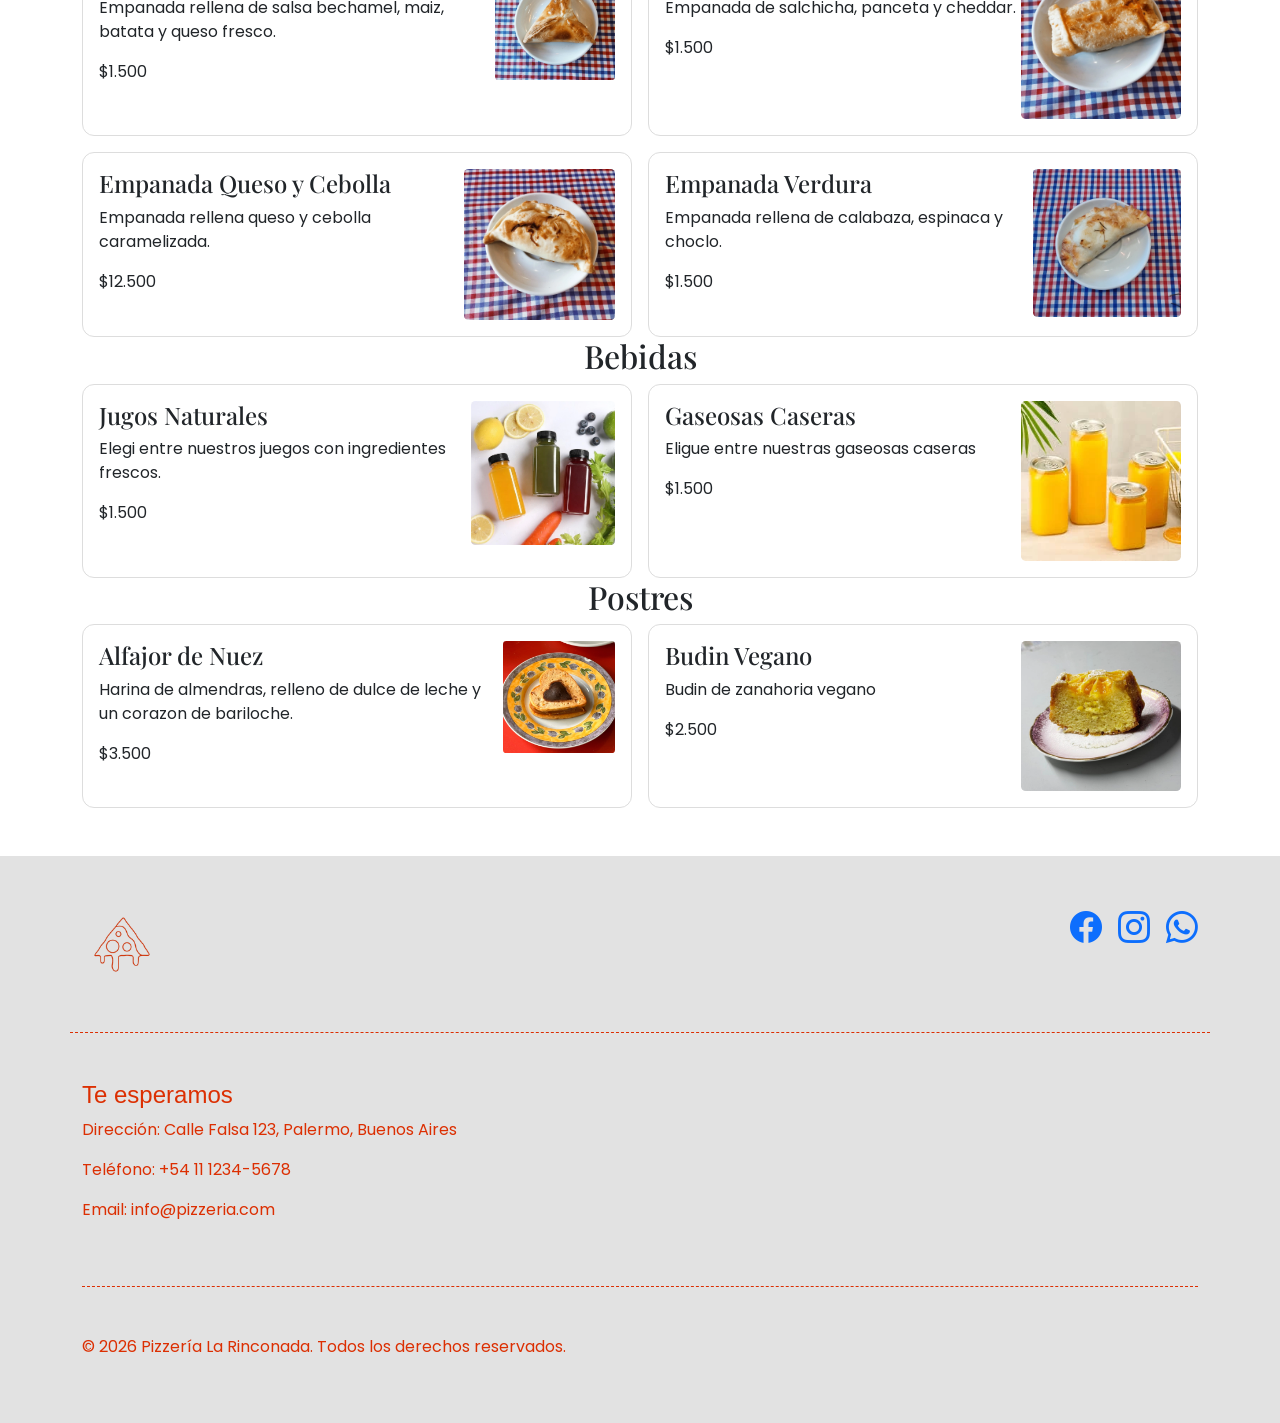
==== commit 0333d595: "subiendo todas las paginas" ====
--- a/pages/menu.html
+++ b/pages/menu.html
@@ -51,13 +51,13 @@
                         <a class="nav-link" href="../index.html">Inicio</a>
                         </li>
                         <li class="nav-item">
-                        <a class="nav-link active"aria-current="page" href="#">Menu</a>
+                        <a class="nav-link active"aria-current="page" href="./menu.html">Menu</a>
                         </li>
                         <li class="nav-item">
                         <a class="nav-link" href="./reservas.html">Reservas</a>
                         </li>
                         <li class="nav-item">
-                        <a class="nav-link" href="./locales.html">Locales</a>
+                        <a class="nav-link" href="./preguntas-frecuentes.html">Preguntas Frecuentes</a>
                         </li>
                         <li class="nav-item">
                         <a class="nav-link" href="./nosotros.html">Nosotros</a>
@@ -127,7 +127,6 @@
             <h2 class="titulo-categorias" id="pizzas">Pizzas</h2>
             <div class="contenedor-cards">
                 <article class="card-menu">
-                    <span class="cinta">La más vendida!</span>
                     <div class="info">
                         <h3>Pizza Margarita</h3>
                         <p>Masa madre, mozzarella premium, tomates cherries y albahaca fresca.</p>
@@ -145,7 +144,7 @@
                         <span class="precio">$9.500</span>
                     </div>
                     <div class="imagen">
-                        <img src="../assets/imgs/pizza-bajonera-cheddar.webp" alt="Pizza Bajonera Cheddar">
+                        <img src="../assets/imgs/pizza-bajonera-cheddar.webp" class="img-fluid" alt="Pizza Bajonera Cheddar">
                     </div>
                 </article>
 
@@ -156,7 +155,7 @@
                         <span class="precio">$12.500</span>
                     </div>
                     <div class="imagen">
-                        <img src="../assets/imgs/pizza-fuggazeta.webp" alt="Pizza Fuggazeta">
+                        <img src="../assets/imgs/pizza-fuggazeta.webp" class="img-fluid" alt="Pizza Fuggazeta">
                     </div>
                 </article>
 
@@ -168,7 +167,7 @@
                     </div>
 
                     <div class="imagen">
-                        <img src="../assets/imgs/pizza-caribe-amarillo.webp" alt="Pizza Caribe Amarillo">
+                        <img src="../assets/imgs/pizza-caribe-amarillo.webp" class="img-fluid" alt="Pizza Caribe Amarillo">
                     </div>
                 </article>
             </div>
@@ -177,14 +176,13 @@
             <h2 class="titulo-categorias" id="calzones">Calzones</h2>
             <div class="contenedor-cards">
                 <article class="card-menu">
-                    <span class="cinta">La más vendida!</span>
                     <div class="info">
                         <h3>Calzon Bajonera Cheddar</h3>
                         <p>Tomate, mozzarella, albondigas, panceta, verdeo y cheddar.</p>
                         <span class="precio">$12.500</span>
                     </div>
                     <div class="imagen">
-                        <img src="../assets/imgs/calzon-cheddar-promo.jpeg" alt="Calzon Cheddar">
+                        <img src="../assets/imgs/calzon-cheddar-promo.jpeg" class="img-fluid" alt="Calzon Cheddar">
                     </div>
                 </article>
 
@@ -195,7 +193,7 @@
                         <span class="precio">$9.500</span>
                     </div>
                     <div class="imagen">
-                        <img src="../assets/imgs/calzon-promo.webp" alt="Calzon de Albondigas">
+                        <img src="../assets/imgs/calzon-promo.webp" class="img-fluid" alt="Calzon de Albondigas">
                     </div>
                 </article>
 
@@ -206,7 +204,7 @@
                         <span class="precio">$12.500</span>
                     </div>
                     <div class="imagen">
-                        <img src="../assets/imgs/calzon-funghi.webp" alt="Calzon Funghi">
+                        <img src="../assets/imgs/calzon-funghi.webp" class="img-fluid" alt="Calzon Funghi">
                     </div>
                 </article>
 
@@ -217,7 +215,7 @@
                         <span class="precio">$9.500</span>
                     </div>
                     <div class="imagen">
-                        <img src="../assets/imgs/calzon-jamonymorron.webp" alt="Calzon Jamon y Morron">
+                        <img src="../assets/imgs/calzon-jamonymorron.webp" class="img-fluid" alt="Calzon Jamon y Morron">
                     </div>
                 </article>
             </div>
@@ -232,7 +230,7 @@
                         <span class="precio">$1.500</span>
                     </div>
                     <div class="imagen">
-                        <img src="../assets/imgs/empanada-humita.webp" alt="Empanada Humita">
+                        <img src="../assets/imgs/empanada-humita.webp" class="img-fluid" alt="Empanada Humita">
                     </div>
                 </article>
 
@@ -243,7 +241,7 @@
                         <span class="precio">$1.500</span>
                     </div>
                     <div class="imagen">
-                        <img src="../assets/imgs/empanada-cheesedog.webp" alt="Empanada Cheesedog">
+                        <img src="../assets/imgs/empanada-cheesedog.webp" class="img-fluid" alt="Empanada Cheesedog">
                     </div>
                 </article>
 
@@ -254,7 +252,7 @@
                         <span class="precio">$12.500</span>
                     </div>
                     <div class="imagen">
-                        <img src="../assets/imgs/empanada-quesoycebolla.webp" alt="Empanada Queso y Cebolla">
+                        <img src="../assets/imgs/empanada-quesoycebolla.webp" class="img-fluid" alt="Empanada Queso y Cebolla">
                     </div>
                 </article>
 
@@ -265,7 +263,7 @@
                         <span class="precio">$1.500</span>
                     </div>
                     <div class="imagen">
-                        <img src="../assets/imgs/empanada-verdura.webp" alt="Empanada Verdura">
+                        <img src="../assets/imgs/empanada-verdura.webp" class="img-fluid" alt="Empanada Verdura">
                     </div>
                 </article>
             </div>
@@ -280,7 +278,7 @@
                         <span class="precio">$1.500</span>
                     </div>
                     <div class="imagen">
-                        <img src="../assets/imgs/jugos-bebidas.webp" alt="Jugos">
+                        <img src="../assets/imgs/jugos-bebidas.webp" class="img-fluid" alt="Jugos">
                     </div>
                 </article>
 
@@ -291,7 +289,7 @@
                         <span class="precio">$1.500</span>
                     </div>
                     <div class="imagen">
-                        <img src="../assets/imgs/gaseosas-bebidas.webp" alt="Gaseosas caseras">
+                        <img src="../assets/imgs/gaseosas-bebidas.webp" class="img-fluid" alt="Gaseosas caseras">
                     </div>
                 </article>
             </div>
@@ -306,7 +304,7 @@
                         <span class="precio">$3.500</span>
                     </div>
                     <div class="imagen">
-                        <img src="../assets/imgs/alfajor-postres.webp" alt="Alfajor">
+                        <img src="../assets/imgs/alfajor-postres.webp" class="img-fluid" alt="Alfajor">
                     </div>
                 </article>
 
@@ -317,7 +315,7 @@
                         <span class="precio">$2.500</span>
                     </div>
                     <div class="imagen">
-                        <img src="../assets/imgs/budin-postres.webp" alt="Budin Vegano">
+                        <img src="../assets/imgs/budin-postres.webp" class="img-fluid" alt="Budin Vegano">
                     </div>
                 </article>
             </div>
@@ -329,12 +327,12 @@
     <footer>
         <div class="container footer-container py-5">
             <div class="logo-footer">
-                <img src="../assets/logos/logo.webp" alt="logo de pizzeria">
+                <img src="../assets/logos/logo.webp" class="img-fluid" alt="logo de pizzeria">
             </div>
             <div class="redes-sociales">
-                <i class="bi bi-facebook"></i>
-                <i class="bi bi-instagram"></i>
-                <i class="bi bi-twitter"></i>
+                <a class="bi bi-facebook" href="https://www.facebook.com/p/pizzerialarinconada-100063768993275/?locale=es_LA" target="_blank" aria-label="facebook"></a>
+                <a class="bi bi-instagram" href="https://www.instagram.com/pizzerialarinconada/?hl=es" target="_blank" aria-label="instagram"></a>
+                <a class="bi bi-whatsapp" href="https://wa.me/5491112345678?text=Hola%21%20Quiero%20hacer%20una%20consulta" target="_blank" aria-label="WhatsApp"></a>
             </div>
         </div>
         <div class="container">
@@ -352,10 +350,5 @@
         </div>
     </footer>
 
-
-
-
-
-
-
 </body>
+</html>
--- a/styles/style.css
+++ b/styles/style.css
@@ -3,7 +3,7 @@
   margin: 0;
   padding: 0;
   box-sizing: border-box;
-  font-family: "Playfair Display", serif;
+  font-family: "Poppins", sans-serif;
 }
 
 header {
@@ -50,9 +50,46 @@
     transform: translateX(-80%);
   }
 }
+footer {
+  background-color: #e2e2e2;
+}
+
+.footer-container {
+  display: flex;
+  flex-direction: row;
+  flex-wrap: wrap;
+  justify-content: space-between;
+  align-items: center;
+  gap: 20px;
+  border-bottom: 0.05rem dashed #DC2F02;
+  margin-top: 3rem;
+}
+
+.logo-footer img {
+  object-fit: cover;
+  border-radius: 50%;
+  width: 5rem;
+}
+
+.redes-sociales {
+  display: flex;
+  gap: 1rem;
+  align-self: flex-start;
+  font-size: 2rem;
+  color: #DC2F02;
+}
+
+.info-footer {
+  border-bottom: 0.05rem dashed #DC2F02;
+}
+
+.info-footer,
+.copy {
+  color: #DC2F02;
+}
+
 .promociones {
-  margin-top: 50px;
-  margin-bottom: 50px;
+  margin: 0 50px;
 }
 
 .promo-card {
@@ -93,9 +130,8 @@
   display: block;
   text-align: center;
   font-family: "Playfair Display", serif;
-  font-weight: 600;
-  font-size: 2rem;
-  padding-top: 3rem;
+  font-size: 2.5rem;
+  padding: 2.5rem;
 }
 
 /* GRID */
@@ -103,19 +139,22 @@
   display: grid;
   grid-template-columns: repeat(6, 1fr); /* 6 columnas */
   gap: 20px;
+  margin-top: 3rem;
 }
 
 /* CARDS */
 .categoria-card {
   background-color: #ffffff;
   border-radius: 6px;
-  border: 2px dashed #757575;
+  border: 2px dashed #e2e2e2;
   padding: 10px;
   margin-bottom: 1rem;
   text-align: center;
   font-family: "Poppins", sans-serif;
   font-size: 1rem;
   transition: transform 0.5s, box-shadow 0.3s;
+  text-decoration: none;
+  color: #000000;
   cursor: pointer;
 }
 
@@ -142,6 +181,7 @@
   flex-wrap: wrap;
   gap: 20px;
   justify-content: center;
+  margin-bottom: 3rem;
 }
 
 /* CARD */
@@ -175,10 +215,6 @@
   font-size: 1rem;
 }
 
-.ubicacion {
-  padding: 3rem;
-}
-
 .mapa {
   width: 100%;
   height: 200px;
@@ -186,6 +222,13 @@
   border-radius: 12px;
 }
 
+.ubicacion .container {
+  border: 2px dashed #e2e2e2;
+  border-radius: 15px;
+  padding: 3rem;
+  margin-bottom: 3rem;
+}
+
 /* Tablet */
 @media (max-width: 992px) {
   .categorias-grid {
@@ -198,5 +241,154 @@
     grid-template-columns: repeat(3, 1fr);
   }
 }
+.titulo-menu {
+  padding-top: 2.5rem;
+  text-align: center;
+  margin-bottom: 3rem;
+}
+.titulo-menu h1 {
+  margin-bottom: 15px;
+  font-family: "Playfair Display", serif;
+  font-size: 2.5rem;
+}
+.titulo-menu p {
+  max-width: 60vw;
+  margin: auto;
+}
+
+.titulo-categorias {
+  display: flex;
+  justify-content: center;
+  font-family: "Playfair Display", serif;
+}
+.titulo-categorias h1 {
+  font-size: 2.5rem;
+  color: #ffffff;
+}
+
+.contenedor-cards {
+  display: grid;
+  grid-template-columns: repeat(2, 1fr);
+  gap: 1rem;
+}
+
+.card-menu {
+  display: flex;
+  justify-content: space-between;
+  align-items: start;
+  padding: 1rem;
+  border: 1px solid #ddd;
+  border-radius: 12px;
+  position: relative;
+  overflow: hidden;
+}
+
+.info h3 {
+  font-family: "Playfair Display", serif;
+  font-size: 1.5rem;
+}
+
+.imagen img {
+  object-fit: cover;
+  border-radius: 3%;
+  width: 10rem;
+}
+
+#promo-card {
+  background-color: #000000;
+  color: #ffffff;
+}
+
+/* Tablet */
+@media (max-width: 992px) {
+  .contenedor-cards {
+    grid-template-columns: repeat(2, 1fr);
+  }
+}
+/* Mobile */
+@media (max-width: 576px) {
+  .contenedor-cards {
+    grid-template-columns: 1fr;
+  }
+  .card-menu {
+    flex-direction: column;
+  }
+  .imagen img {
+    width: 100%;
+  }
+}
+.pagina-reservas {
+  background-color: #e2e2e2;
+}
+
+.btn-formulario {
+  background: transparent;
+  border-radius: 6px;
+  border: 2px dashed #e2e2e2;
+  padding-bottom: 10px;
+}
+
+.titulo-reserva {
+  padding-top: 2.5rem;
+}
+.titulo-reserva h1 {
+  display: block;
+  text-align: center;
+  font-family: "Playfair Display", serif;
+  font-size: 2.5rem;
+  color: #000000;
+}
+.titulo-reserva p {
+  display: block;
+  text-align: center;
+}
+
+.btn-formulario:hover {
+  transform: translateY(-5px);
+  box-shadow: 0px 8px 20px rgba(0, 0, 0, 0.2);
+}
+
+.titulo-nosotros {
+  padding-top: 2.5rem;
+  border-bottom: 0.05rem solid #e2e2e2;
+}
+.titulo-nosotros h1 {
+  display: block;
+  text-align: center;
+  font-family: "Playfair Display", serif;
+  font-size: 2.5rem;
+  color: #000000;
+}
+.titulo-nosotros p {
+  display: block;
+  text-align: center;
+}
+
+.nosotros img {
+  border-radius: 1rem;
+}
+
+.row.preguntas {
+  align-items: center;
+}
+
+.row.preguntas h2 {
+  color: #000000;
+  font-family: "Playfair Display", serif;
+  font-size: 1.5rem;
+}
+.row.preguntas p {
+  font-size: 1rem;
+}
+
+.titulo-preguntas {
+  display: block;
+  text-align: center;
+  border-bottom: 0.05rem solid #e2e2e2;
+}
+.titulo-preguntas h1 {
+  font-family: "Playfair Display", serif;
+  font-size: 2.5rem;
+}
 
 /*# sourceMappingURL=style.css.map */
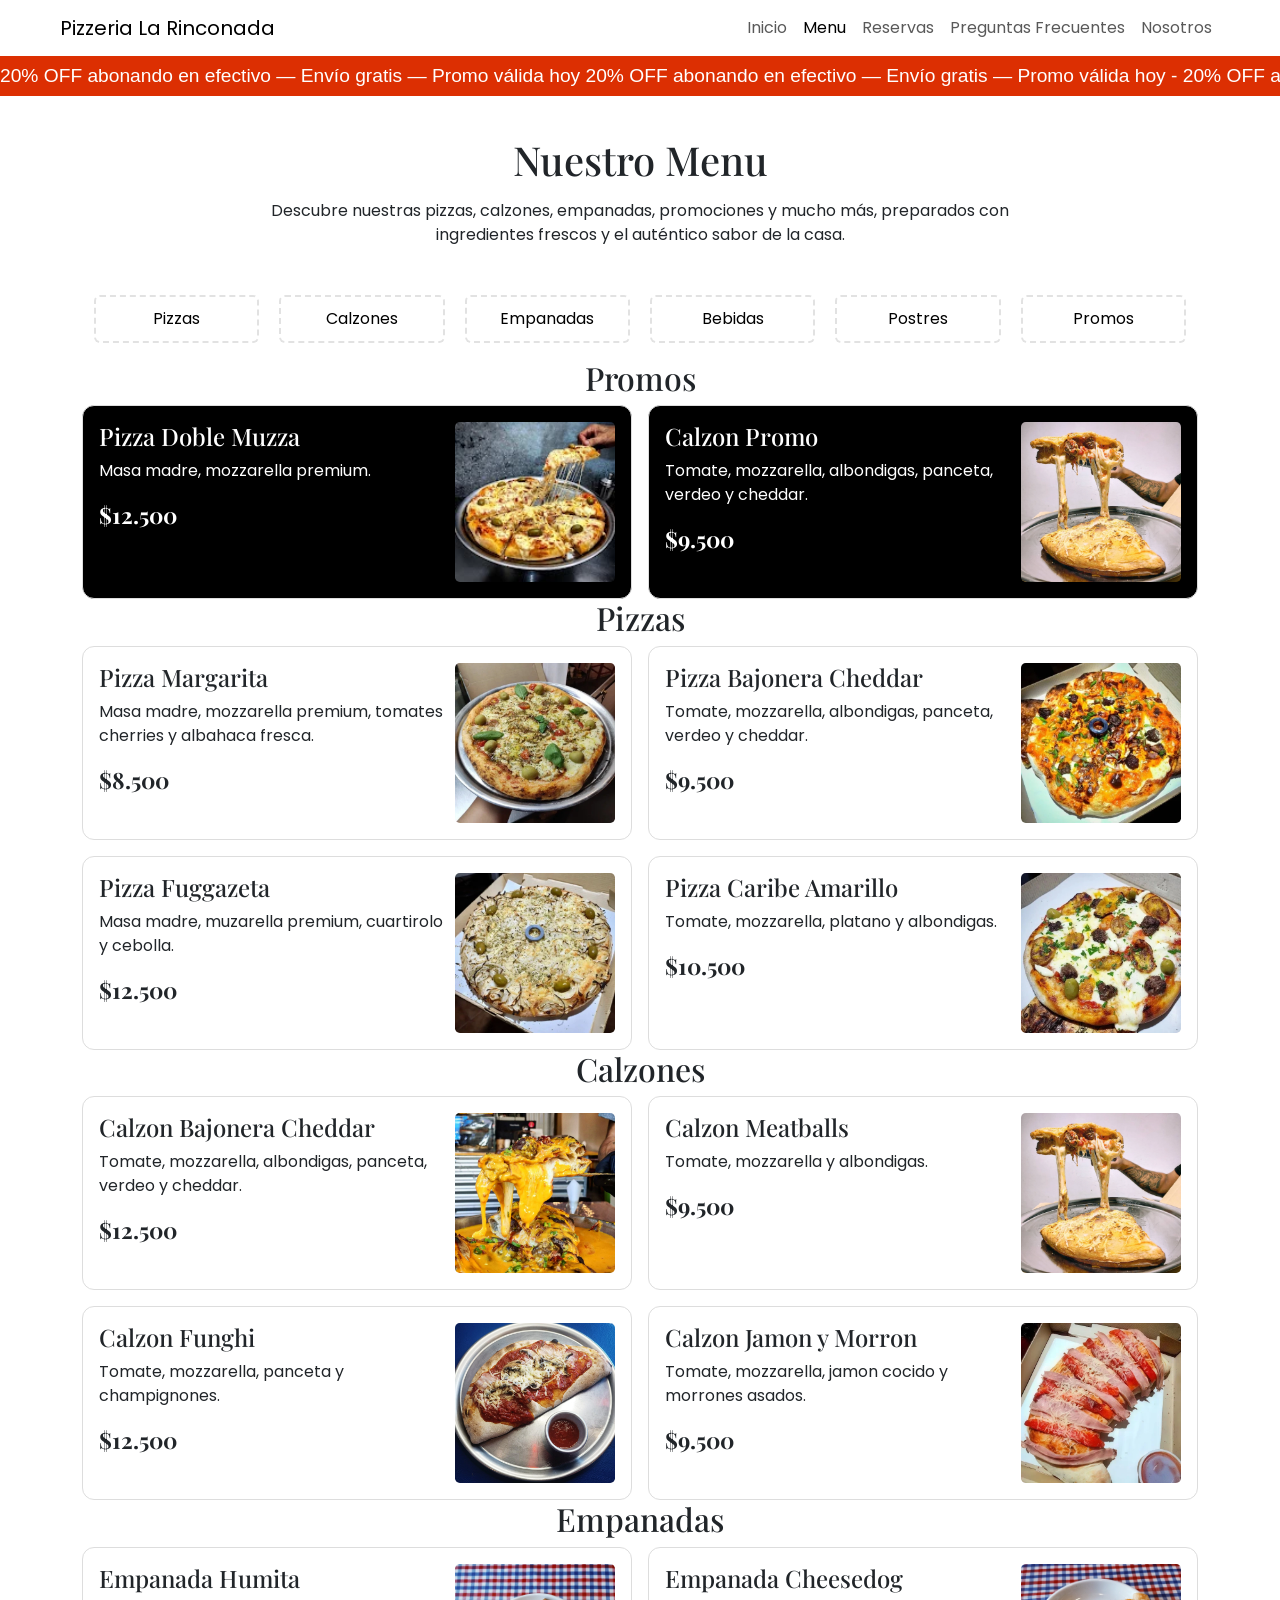
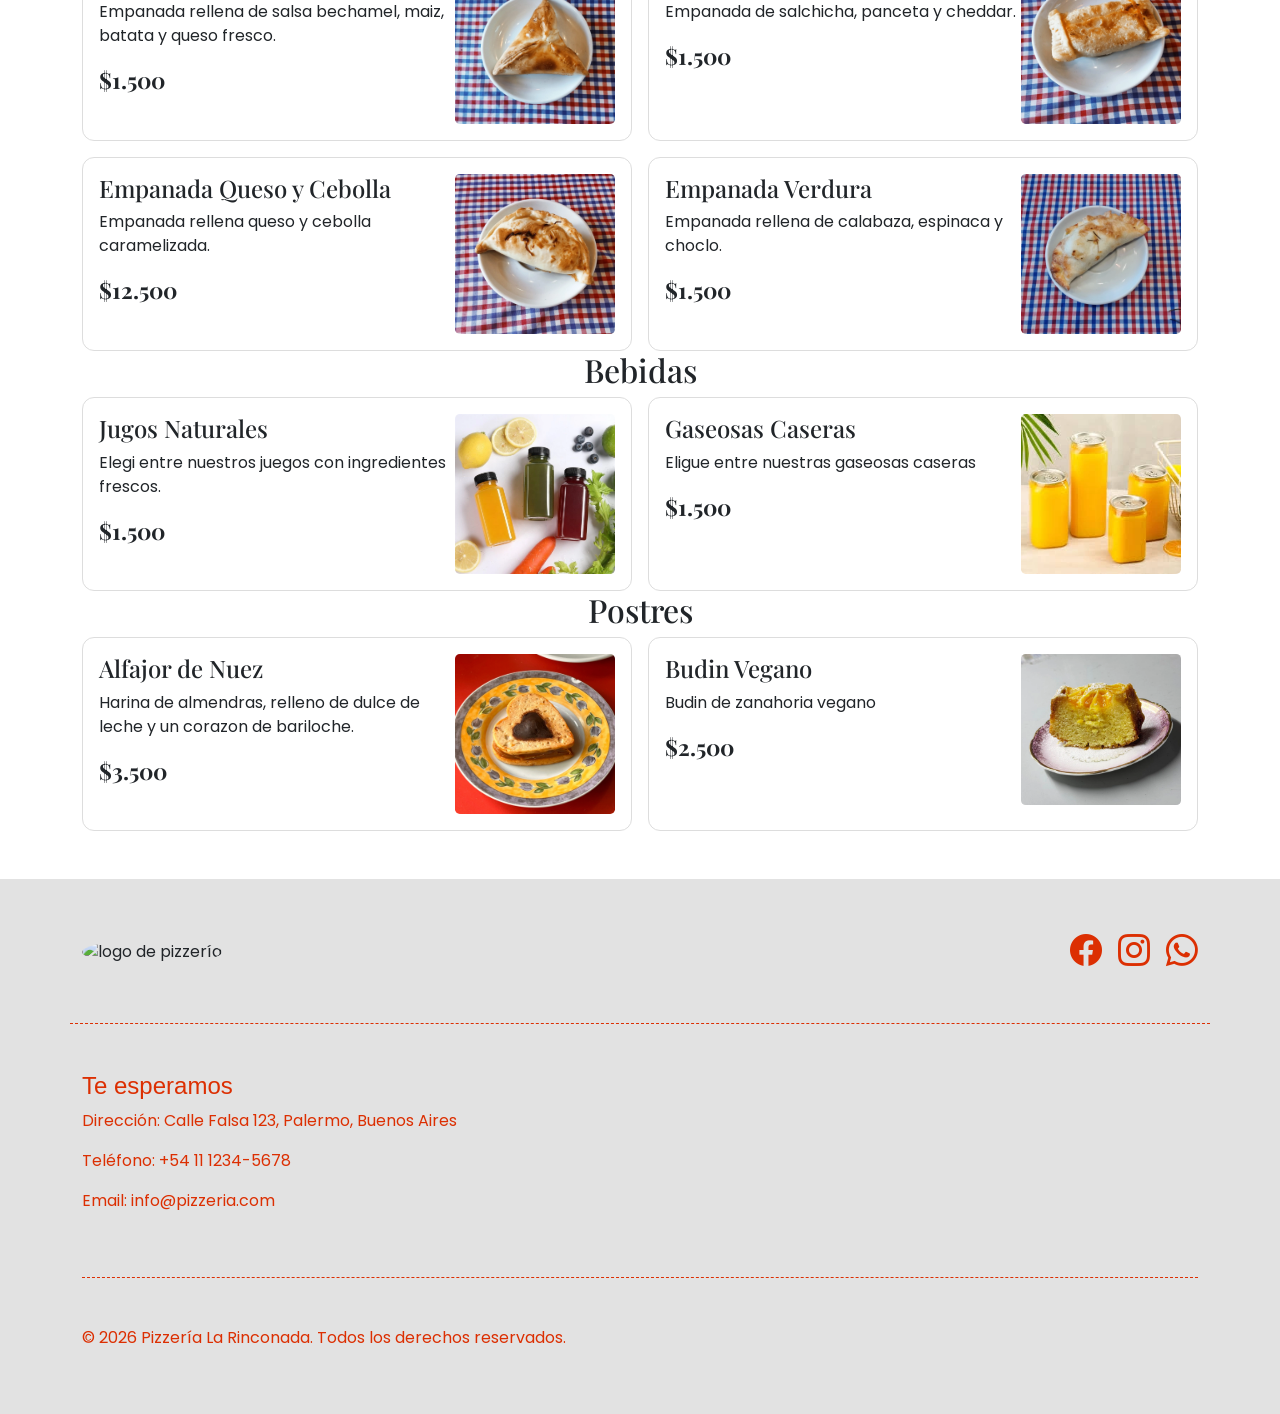
==== commit b433ff36: "actualizacion errores SEO" ====
--- a/pages/menu.html
+++ b/pages/menu.html
@@ -4,22 +4,49 @@
 
     <meta charset="UTF-8">
     <meta name="viewport" content="width=device-width, initial-scale=1.0">
-    <title>Pizzeria La Rinconada</title>
-
+    <title>Menú y Precios | Pizzería La Rinconada — Palermo</title>
     <!-- SEO --> 
-    <meta name="keywords" content="pizzería delivery Palermo Buenos Aires, pizza masa madre Palermo, delivery pizza artesanal Buenos Aires, mejor pizza Palermo domicilio, pizza fermentación natural Buenos Aires">
-    <meta name="description" content="">
+    <meta name="keywords" content="menú pizzería Palermo, precios pizzas masa madre, calzones artesanales Buenos Aires, empanadas caseras Palermo, carta pizzas y bebidas">
+    <meta name="description" content="Descubrí nuestro menú: pizzas de masa madre, calzones, empanadas, bebidas y postres artesanales en Palermo. Mirá la carta completa y hacé tu pedido.">
     <meta name="owner" content="Pizzería La Rinconada">
-    <meta name="author" content="FHCode">
+    <meta name="author" content="FHCoderguy">
+
+    <!--GEO-->
+    <script type="application/ld+json">
+        {
+        "@context":"https://schema.org",
+        "@type":"Restaurant",
+        "name":"Pizzería La Rinconada",
+        "description":"Pizzería artesanal especializada en masa madre, calzones y empanadas.",
+        "servesCuisine":"Pizza",
+        "priceRange":"$$",
+        "telephone":"5491112345678",
+        "address":{
+            "@type":"PostalAddress",
+            "addressLocality":"Palermo",
+            "addressRegion":"Buenos Aires",
+            "addressCountry":"AR"
+            }
+        }
+    </script>
 
     <!-- FAVICON -->
     <link rel="icon" type="image/webp" href="./assets/logos/logo.webp">
 
     <!-- OPEN GRAPH -->
+    <meta property="og:type" content="website">
     <meta property="og:title" content="Pizzería La Rinconada">
-    <meta property="og:description" content="La mejor pizza artesanal en Palermo, Buenos Aires">
-    <meta property="og:image" content="./assets/logos/logo.webp">
-    <meta property="og:url" content="">
+    <meta property="og:description" content="Pizzería artesanal en Palermo. Pizzas de masa madre, calzones, empanadas y delivery.">
+    <meta property="og:url" content="https://proyecto-final-html-lemon.vercel.app/">
+    <meta property="og:image" content="https://proyecto-final-html-lemon.vercel.app/assets/logos/logo.webp">
+    <meta property="og:site_name" content="Pizzería La Rinconada">
+    <meta property="og:locale" content="es_AR">
+
+    <!--TWITTER CARD-->
+    <meta name="twitter:card" content="summary_large_image">
+    <meta name="twitter:title" content="Pizzería La Rinconada">
+    <meta name="twitter:description" content="Pizzería artesanal en Palermo.">
+    <meta name="twitter:image" content="https://proyecto-final-html-lemon.vercel.app/assets/logos/logo.webp">
 
     <!-- FONTS -->
     <link rel="preconnect" href="https://fonts.googleapis.com">
@@ -324,23 +351,23 @@
         </section>
     </main>
 
-    <footer>
+    <footer aria-label="Pie de pagina">
         <div class="container footer-container py-5">
             <div class="logo-footer">
-                <img src="../assets/logos/logo.webp" class="img-fluid" alt="logo de pizzeria">
+                <img src="./assets/logos/logo.webp" alt="logo de pizzería">
             </div>
             <div class="redes-sociales">
-                <a class="bi bi-facebook" href="https://www.facebook.com/p/pizzerialarinconada-100063768993275/?locale=es_LA" target="_blank" aria-label="facebook"></a>
-                <a class="bi bi-instagram" href="https://www.instagram.com/pizzerialarinconada/?hl=es" target="_blank" aria-label="instagram"></a>
-                <a class="bi bi-whatsapp" href="https://wa.me/5491112345678?text=Hola%21%20Quiero%20hacer%20una%20consulta" target="_blank" aria-label="WhatsApp"></a>
+                <a class="bi bi-facebook" href="https://www.facebook.com/p/pizzerialarinconada-100063768993275/?locale=es_LA" target="_blank" rel="noopener noreferrer" aria-label="facebook"></a>
+                <a class="bi bi-instagram" href="https://www.instagram.com/pizzerialarinconada/?hl=es" target="_blank" rel="noopener noreferrer" aria-label="instagram"></a>
+                <a class="bi bi-whatsapp" href="https://wa.me/5491112345678?text=Hola%21%20Quiero%20hacer%20una%20consulta" target="_blank" rel="noopener noreferrer" aria-label="WhatsApp"></a>
             </div>
         </div>
         <div class="container">
             <div class="info-footer py-5">
-                    <h4>Te esperamos</h4>
-                    <p>Dirección: Calle Falsa 123, Palermo, Buenos Aires</p>
-                    <p>Teléfono: +54 11 1234-5678</p>
-                    <p>Email: info@pizzeria.com</p>
+                <h4>Te esperamos</h4>
+                <p>Dirección: Calle Falsa 123, Palermo, Buenos Aires</p>
+                <p>Teléfono: +54 11 1234-5678</p>
+                <p>Email: info@pizzeria.com</p>
             </div>
         </div>
         <div class="container py-5 d-flex justify-content-start">
@@ -350,5 +377,7 @@
         </div>
     </footer>
 
+    <script src="https://cdn.jsdelivr.net/npm/bootstrap@5.3.8/dist/js/bootstrap.bundle.min.js" integrity="sha384-FKyoEForCGlyvwx9Hj09JcYn3nv7wiPVlz7YYwJrWVcXK/BmnVDxM+D2scQbITxI" crossorigin="anonymous"></script>
+
 </body>
 </html>
--- a/styles/style.css
+++ b/styles/style.css
@@ -76,7 +76,10 @@
   gap: 1rem;
   align-self: flex-start;
   font-size: 2rem;
+}
+.redes-sociales a {
   color: #DC2F02;
+  text-decoration: none;
 }
 
 .info-footer {
@@ -283,6 +286,19 @@
   overflow: hidden;
 }
 
+.info {
+  display: flex;
+  flex-direction: column;
+  flex: 1;
+}
+
+.precio {
+  margin-top: auto;
+  font-family: "Playfair Display", serif;
+  font-size: 1.4rem;
+  font-weight: bold;
+}
+
 .info h3 {
   font-family: "Playfair Display", serif;
   font-size: 1.5rem;
